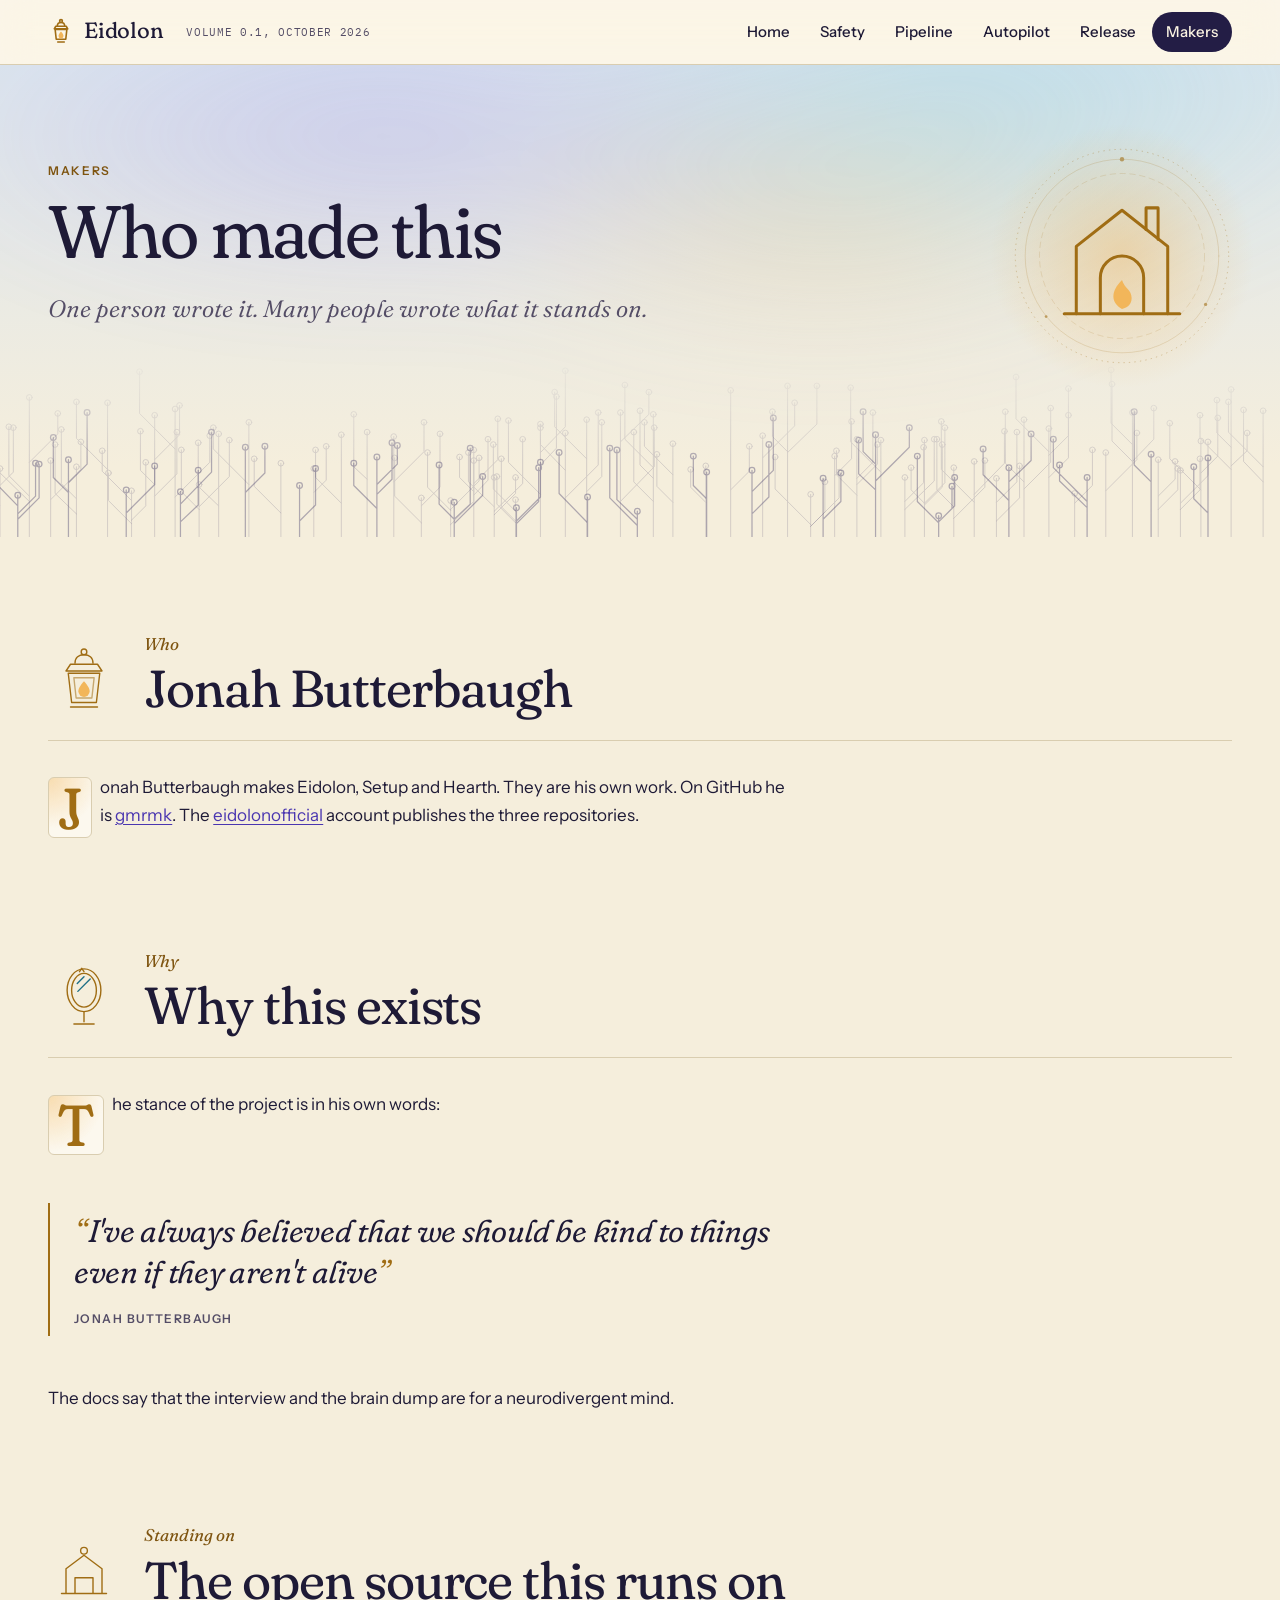
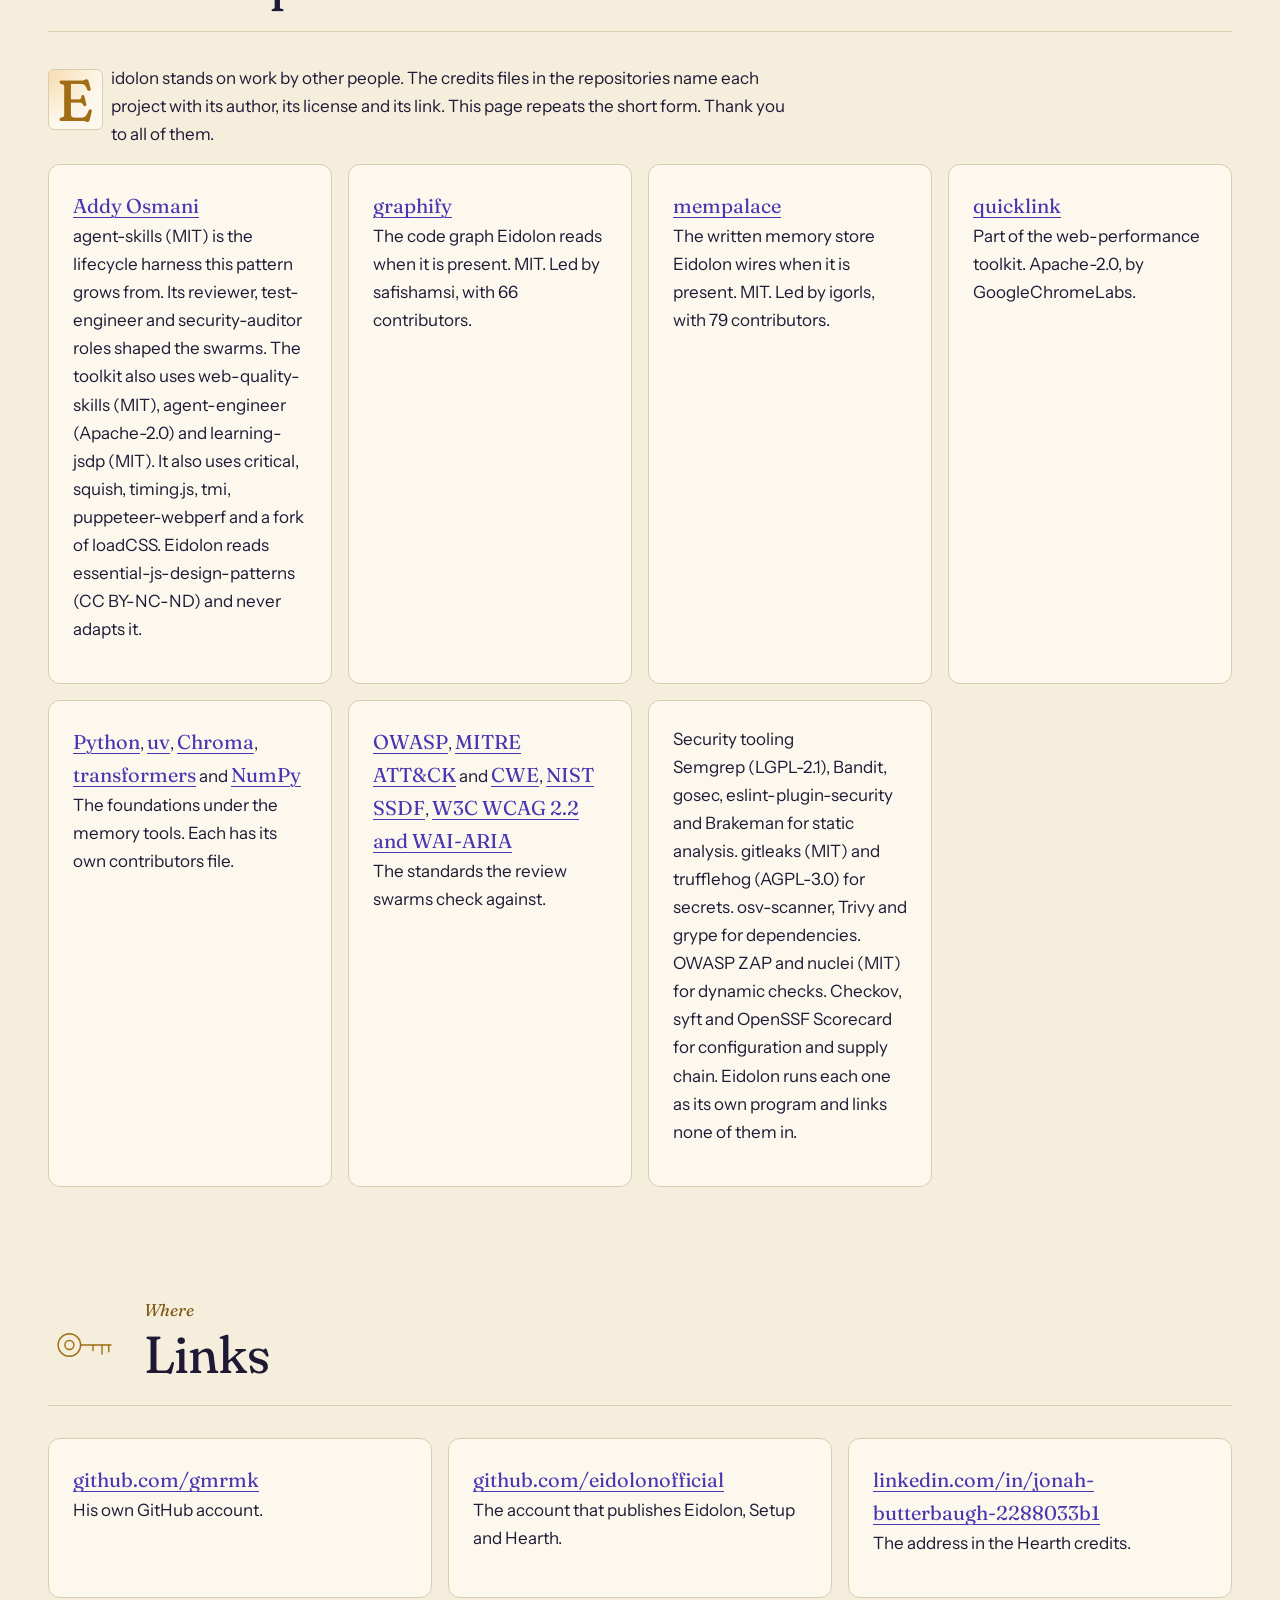
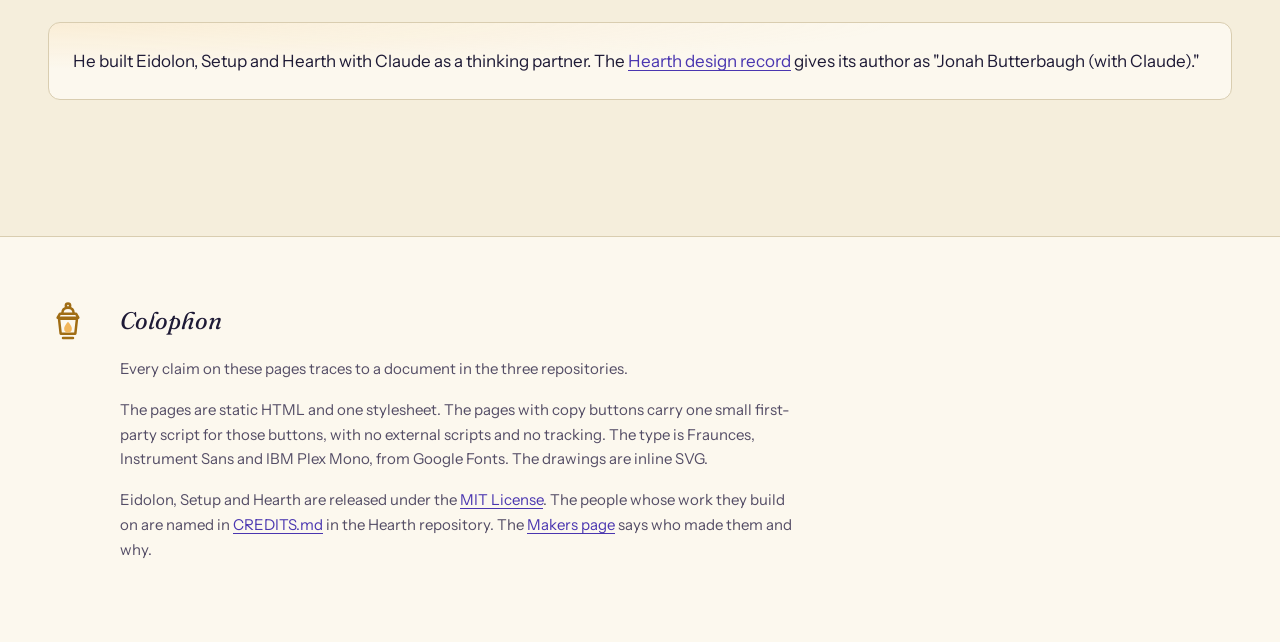
==== about.html @ bf8ca6ba "Storybook rebuild: DESIGN.md, splash front page with install panel and copy buttons, fact pitch, exh" ====
<!doctype html>
<html lang="en">
<head>
  <meta charset="utf-8">
  <meta name="viewport" content="width=device-width, initial-scale=1">
  <title>Eidolon makers</title>
  <meta name="description" content="Who made Eidolon, Setup and Hearth, and why they exist.">
  <meta name="color-scheme" content="light dark">
  <link rel="icon" href="lantern.svg" type="image/svg+xml">
  <link rel="preconnect" href="https://fonts.gstatic.com" crossorigin>
  <link rel="stylesheet" href="https://fonts.googleapis.com/css2?family=Fraunces:ital,opsz,wght,SOFT,WONK@0,9..144,300..800,0..100,0..1;1,9..144,300..800,0..100,0..1&amp;family=Instrument+Sans:ital,wght@0,400..700;1,400..700&amp;family=IBM+Plex+Mono:wght@400;500&amp;display=swap">
  <link rel="stylesheet" href="style.css">
</head>
<body>
  <a class="skip" href="#main">Skip to content</a>
  <header class="masthead">
    <div class="mast-inner">
      <p class="brand"><a href="index.html"><svg class="mark" viewBox="0 0 24 24" aria-hidden="true" focusable="false"><g fill="none" stroke="currentColor" stroke-width="1.5" stroke-linecap="round" stroke-linejoin="round"><circle cx="12" cy="2.8" r="1.3"/><path d="M8.6 7.4c0-2.4 1.5-3.3 3.4-3.3s3.4.9 3.4 3.3"/><path d="M7.2 7.6h9.6l1.4 2.4H5.8z"/><path d="M6.6 10.6h10.8l-1 9H7.6z"/><path d="M9 22.2h6"/></g><path class="mark-flame" d="M12 12.4c1.6 1.8 2.3 3 2.3 4.2a2.3 2.3 0 0 1-4.6 0c0-1.2.7-2.4 2.3-4.2z"/></svg><span>Eidolon</span></a></p>
      <p class="dateline">Volume 0.1, October 2026</p>
      <nav class="site-nav" aria-label="Site">
        <ul>
          <li><a href="index.html">Home</a></li>
          <li><a href="safety.html">Safety</a></li>
          <li><a href="pipeline.html">Pipeline</a></li>
          <li><a href="autopilot.html">Autopilot</a></li>
          <li><a href="release.html">Release</a></li>
          <li><a href="about.html" aria-current="page">Makers</a></li>
        </ul>
      </nav>
    </div>
  </header>
  <main id="main" tabindex="-1">
    <header class="page-hero">
      <div class="aurora" aria-hidden="true"><span></span></div>
      <svg class="strip" viewBox="0 0 1440 240" preserveAspectRatio="xMidYMax slice" aria-hidden="true" focusable="false">
      <g class="trees trees-back" fill="none" stroke="currentColor" stroke-width="1" stroke-linecap="round" stroke-linejoin="round"><path d="M0 240V163M0 182L15 167V117M0 204L-32 172V148M33 240V83M33 194L10 171V116M33 156L65 124V101M33 200L-5 163V131M57 240V154M57 198L91 164V133M86 240V161M86 197L69 180V119M86 214L62 191V136M121 240V89M121 164L86 129V88M148 240V188M148 221L164 205V156M148 225L122 199V168M148 199L115 166V143M174 240V103M174 181L158 165V121M174 194L199 169V122M174 153L202 125V92M197 240V96M197 195L236 156V126M197 141L157 101V54M224 240V181M224 206L258 172V131M224 209L204 189V142M246 240V124M246 205L223 183V134M280 240V111M280 181L240 141V117M316 240V157M316 213L286 183V152M353 240V163M353 190L367 176V138M384 240V125M384 202L355 173V142M413 240V122M413 175L398 161V102M443 240V127M443 178L477 144V111M474 240V196M474 224L444 194V151M474 205L495 184V124M507 240V199M507 210L481 184V145M507 226L533 200V142M507 209L539 177V151M533 240V154M533 193L549 176V130M533 189L517 173V150M533 180L560 153V107M556 240V173M556 206L527 178V145M556 215L580 191V173M556 211L588 180V130M580 240V198M580 222L564 206V152M580 211L555 186V136M580 224L559 203V172M608 240V113M608 145L636 116V53M608 159L626 140V82M608 192L572 156V109M636 240V123M636 165L608 136V117M636 196L673 159V100M660 240V108M660 152L624 116V77M660 189L677 172V111M698 240V100M698 200L736 161V117M698 133L730 102V77M735 240V102M735 174L720 159V98M735 162L703 130V69M735 200L713 178V122M757 240V135M757 201L739 183V147M757 170L725 138V111M794 240V160M794 201L777 184V164M822 240V75M822 187L843 166V138M858 240V126M858 151L894 115V89M886 240V70M886 145L919 113V70M886 144L869 127V99M912 240V192M912 228L944 196V167M912 226L872 186V150M912 228L928 212V178M939 240V149M939 171L958 152V110M964 240V130M964 174L982 156V100M964 193L941 170V143M964 181L987 158V136M991 240V131M991 167L957 133V72M1018 240V173M1018 209L1051 177V130M1018 200L1039 179V139M1040 240V131M1040 202L1063 179V117M1040 202L1025 187V162M1040 204L1060 184V136M1073 240V162M1073 219L1108 184V154M1073 206L1054 187V130M1096 240V155M1096 192L1130 157V121M1096 201L1059 164V110M1121 240V174M1121 201L1144 178V122M1121 222L1147 196V160M1152 240V108M1152 178L1131 157V99M1152 186L1182 156V95M1180 240V118M1180 173L1202 151V103M1180 148L1202 126V73M1180 144L1143 107V60M1209 240V191M1209 202L1229 182V142M1244 240V145M1244 188L1279 153V123M1274 240V100M1274 155L1298 130V95M1274 155L1251 132V68M1274 136L1250 112V52M1303 240V153M1303 194L1322 175V155M1303 209L1325 187V163M1328 240V165M1328 209L1350 187V152M1328 202L1359 171V133M1351 240V132M1351 187L1316 152V112M1351 168L1370 149V106M1385 240V74M1385 139L1369 123V86M1385 164L1350 129V103M1385 160L1403 143V123M1421 240V98M1421 161L1382 122V88M1421 178L1399 155V97"/><circle cx="0" cy="163" r="3.2"/><circle cx="15" cy="117" r="3.2"/><circle cx="-32" cy="148" r="3.2"/><circle cx="33" cy="83" r="3.2"/><circle cx="10" cy="116" r="3.2"/><circle cx="65" cy="101" r="3.2"/><circle cx="-5" cy="131" r="3.2"/><circle cx="57" cy="154" r="3.2"/><circle cx="91" cy="133" r="3.2"/><circle cx="86" cy="161" r="3.2"/><circle cx="69" cy="119" r="3.2"/><circle cx="62" cy="136" r="3.2"/><circle cx="121" cy="89" r="3.2"/><circle cx="86" cy="88" r="3.2"/><circle cx="148" cy="188" r="3.2"/><circle cx="164" cy="156" r="3.2"/><circle cx="122" cy="168" r="3.2"/><circle cx="115" cy="143" r="3.2"/><circle cx="174" cy="103" r="3.2"/><circle cx="158" cy="121" r="3.2"/><circle cx="199" cy="122" r="3.2"/><circle cx="202" cy="92" r="3.2"/><circle cx="197" cy="96" r="3.2"/><circle cx="236" cy="126" r="3.2"/><circle cx="157" cy="54" r="3.2"/><circle cx="224" cy="181" r="3.2"/><circle cx="258" cy="131" r="3.2"/><circle cx="204" cy="142" r="3.2"/><circle cx="246" cy="124" r="3.2"/><circle cx="223" cy="134" r="3.2"/><circle cx="280" cy="111" r="3.2"/><circle cx="240" cy="117" r="3.2"/><circle cx="316" cy="157" r="3.2"/><circle cx="286" cy="152" r="3.2"/><circle cx="353" cy="163" r="3.2"/><circle cx="367" cy="138" r="3.2"/><circle cx="384" cy="125" r="3.2"/><circle cx="355" cy="142" r="3.2"/><circle cx="413" cy="122" r="3.2"/><circle cx="398" cy="102" r="3.2"/><circle cx="443" cy="127" r="3.2"/><circle cx="477" cy="111" r="3.2"/><circle cx="474" cy="196" r="3.2"/><circle cx="444" cy="151" r="3.2"/><circle cx="495" cy="124" r="3.2"/><circle cx="507" cy="199" r="3.2"/><circle cx="481" cy="145" r="3.2"/><circle cx="533" cy="142" r="3.2"/><circle cx="539" cy="151" r="3.2"/><circle cx="533" cy="154" r="3.2"/><circle cx="549" cy="130" r="3.2"/><circle cx="517" cy="150" r="3.2"/><circle cx="560" cy="107" r="3.2"/><circle cx="556" cy="173" r="3.2"/><circle cx="527" cy="145" r="3.2"/><circle cx="580" cy="173" r="3.2"/><circle cx="588" cy="130" r="3.2"/><circle cx="580" cy="198" r="3.2"/><circle cx="564" cy="152" r="3.2"/><circle cx="555" cy="136" r="3.2"/><circle cx="559" cy="172" r="3.2"/><circle cx="608" cy="113" r="3.2"/><circle cx="636" cy="53" r="3.2"/><circle cx="626" cy="82" r="3.2"/><circle cx="572" cy="109" r="3.2"/><circle cx="636" cy="123" r="3.2"/><circle cx="608" cy="117" r="3.2"/><circle cx="673" cy="100" r="3.2"/><circle cx="660" cy="108" r="3.2"/><circle cx="624" cy="77" r="3.2"/><circle cx="677" cy="111" r="3.2"/><circle cx="698" cy="100" r="3.2"/><circle cx="736" cy="117" r="3.2"/><circle cx="730" cy="77" r="3.2"/><circle cx="735" cy="102" r="3.2"/><circle cx="720" cy="98" r="3.2"/><circle cx="703" cy="69" r="3.2"/><circle cx="713" cy="122" r="3.2"/><circle cx="757" cy="135" r="3.2"/><circle cx="739" cy="147" r="3.2"/><circle cx="725" cy="111" r="3.2"/><circle cx="794" cy="160" r="3.2"/><circle cx="777" cy="164" r="3.2"/><circle cx="822" cy="75" r="3.2"/><circle cx="843" cy="138" r="3.2"/><circle cx="858" cy="126" r="3.2"/><circle cx="894" cy="89" r="3.2"/><circle cx="886" cy="70" r="3.2"/><circle cx="919" cy="70" r="3.2"/><circle cx="869" cy="99" r="3.2"/><circle cx="912" cy="192" r="3.2"/><circle cx="944" cy="167" r="3.2"/><circle cx="872" cy="150" r="3.2"/><circle cx="928" cy="178" r="3.2"/><circle cx="939" cy="149" r="3.2"/><circle cx="958" cy="110" r="3.2"/><circle cx="964" cy="130" r="3.2"/><circle cx="982" cy="100" r="3.2"/><circle cx="941" cy="143" r="3.2"/><circle cx="987" cy="136" r="3.2"/><circle cx="991" cy="131" r="3.2"/><circle cx="957" cy="72" r="3.2"/><circle cx="1018" cy="173" r="3.2"/><circle cx="1051" cy="130" r="3.2"/><circle cx="1039" cy="139" r="3.2"/><circle cx="1040" cy="131" r="3.2"/><circle cx="1063" cy="117" r="3.2"/><circle cx="1025" cy="162" r="3.2"/><circle cx="1060" cy="136" r="3.2"/><circle cx="1073" cy="162" r="3.2"/><circle cx="1108" cy="154" r="3.2"/><circle cx="1054" cy="130" r="3.2"/><circle cx="1096" cy="155" r="3.2"/><circle cx="1130" cy="121" r="3.2"/><circle cx="1059" cy="110" r="3.2"/><circle cx="1121" cy="174" r="3.2"/><circle cx="1144" cy="122" r="3.2"/><circle cx="1147" cy="160" r="3.2"/><circle cx="1152" cy="108" r="3.2"/><circle cx="1131" cy="99" r="3.2"/><circle cx="1182" cy="95" r="3.2"/><circle cx="1180" cy="118" r="3.2"/><circle cx="1202" cy="103" r="3.2"/><circle cx="1202" cy="73" r="3.2"/><circle cx="1143" cy="60" r="3.2"/><circle cx="1209" cy="191" r="3.2"/><circle cx="1229" cy="142" r="3.2"/><circle cx="1244" cy="145" r="3.2"/><circle cx="1279" cy="123" r="3.2"/><circle cx="1274" cy="100" r="3.2"/><circle cx="1298" cy="95" r="3.2"/><circle cx="1251" cy="68" r="3.2"/><circle cx="1250" cy="52" r="3.2"/><circle cx="1303" cy="153" r="3.2"/><circle cx="1322" cy="155" r="3.2"/><circle cx="1325" cy="163" r="3.2"/><circle cx="1328" cy="165" r="3.2"/><circle cx="1350" cy="152" r="3.2"/><circle cx="1359" cy="133" r="3.2"/><circle cx="1351" cy="132" r="3.2"/><circle cx="1316" cy="112" r="3.2"/><circle cx="1370" cy="106" r="3.2"/><circle cx="1385" cy="74" r="3.2"/><circle cx="1369" cy="86" r="3.2"/><circle cx="1350" cy="103" r="3.2"/><circle cx="1403" cy="123" r="3.2"/><circle cx="1421" cy="98" r="3.2"/><circle cx="1382" cy="88" r="3.2"/><circle cx="1399" cy="97" r="3.2"/></g>
      <g class="trees trees-front" fill="none" stroke="currentColor" stroke-width="1.4" stroke-linecap="round" stroke-linejoin="round"><path d="M20 240V193M20 220L44 196V158M20 214L40 194V157M20 205L-11 173V117M77 240V153M77 190L60 173V128M77 179L98 158V100M142 240V187M142 213L174 181V160M203 240V189M203 223L223 204V165M203 203L238 167V122M276 240V139M276 190L298 168V138M337 240V182M337 222L355 204V163M424 240V150M424 192L441 175V134M424 181L447 158V137M424 208L398 182V157M511 240V201M511 220L494 203V159M511 220L529 203V140M511 225L543 193V172M581 240V207M581 222L608 195V156M581 225L606 200V162M661 240V195M661 224L629 191V145M717 240V211M717 220L694 198V142M717 227L686 196V140M795 240V167M795 197L780 182V149M846 240V165M846 214L865 195V136M846 189L870 165V106M926 240V174M926 220L946 200V168M985 240V125M985 158L971 144V99M985 187L966 169V131M985 177L1023 139V117M1056 240V216M1056 223L1074 205V173M1056 224L1032 200V149M1056 223L1071 208V183M1135 240V162M1135 178L1160 154V124M1135 199L1106 170V141M1223 240V173M1223 207L1192 177V159M1223 200L1185 162V130M1295 240V147M1295 178L1276 159V99M1359 240V151M1359 213L1343 197V161"/><circle cx="20" cy="193" r="3.2"/><circle cx="44" cy="158" r="3.2"/><circle cx="40" cy="157" r="3.2"/><circle cx="-11" cy="117" r="3.2"/><circle cx="77" cy="153" r="3.2"/><circle cx="60" cy="128" r="3.2"/><circle cx="98" cy="100" r="3.2"/><circle cx="142" cy="187" r="3.2"/><circle cx="174" cy="160" r="3.2"/><circle cx="203" cy="189" r="3.2"/><circle cx="223" cy="165" r="3.2"/><circle cx="238" cy="122" r="3.2"/><circle cx="276" cy="139" r="3.2"/><circle cx="298" cy="138" r="3.2"/><circle cx="337" cy="182" r="3.2"/><circle cx="355" cy="163" r="3.2"/><circle cx="424" cy="150" r="3.2"/><circle cx="441" cy="134" r="3.2"/><circle cx="447" cy="137" r="3.2"/><circle cx="398" cy="157" r="3.2"/><circle cx="511" cy="201" r="3.2"/><circle cx="494" cy="159" r="3.2"/><circle cx="529" cy="140" r="3.2"/><circle cx="543" cy="172" r="3.2"/><circle cx="581" cy="207" r="3.2"/><circle cx="608" cy="156" r="3.2"/><circle cx="606" cy="162" r="3.2"/><circle cx="661" cy="195" r="3.2"/><circle cx="629" cy="145" r="3.2"/><circle cx="717" cy="211" r="3.2"/><circle cx="694" cy="142" r="3.2"/><circle cx="686" cy="140" r="3.2"/><circle cx="795" cy="167" r="3.2"/><circle cx="780" cy="149" r="3.2"/><circle cx="846" cy="165" r="3.2"/><circle cx="865" cy="136" r="3.2"/><circle cx="870" cy="106" r="3.2"/><circle cx="926" cy="174" r="3.2"/><circle cx="946" cy="168" r="3.2"/><circle cx="985" cy="125" r="3.2"/><circle cx="971" cy="99" r="3.2"/><circle cx="966" cy="131" r="3.2"/><circle cx="1023" cy="117" r="3.2"/><circle cx="1056" cy="216" r="3.2"/><circle cx="1074" cy="173" r="3.2"/><circle cx="1032" cy="149" r="3.2"/><circle cx="1071" cy="183" r="3.2"/><circle cx="1135" cy="162" r="3.2"/><circle cx="1160" cy="124" r="3.2"/><circle cx="1106" cy="141" r="3.2"/><circle cx="1223" cy="173" r="3.2"/><circle cx="1192" cy="159" r="3.2"/><circle cx="1185" cy="130" r="3.2"/><circle cx="1295" cy="147" r="3.2"/><circle cx="1276" cy="99" r="3.2"/><circle cx="1359" cy="151" r="3.2"/><circle cx="1343" cy="161" r="3.2"/></g>
    </svg>
      <div class="wrap page-hero-grid">
        <div>
          <p class="kicker">Makers</p>
          <h1>Who made this</h1>
          <p class="dek">One person wrote it. Many people wrote what it stands on.</p>
        </div>
        <div class="emblem"><svg class="orrery" viewBox="0 0 400 400" aria-hidden="true" focusable="false"><g fill="none" stroke="currentColor" stroke-linecap="round"><circle cx="200" cy="200" r="194" stroke-width="1" stroke-dasharray="1 9"/><circle cx="200" cy="200" r="176" stroke-width=".75" opacity=".7"/><circle cx="200" cy="200" r="150" stroke-width="1" stroke-dasharray="10 8" opacity=".45"/></g><g fill="currentColor"><circle cx="200" cy="24" r="4"/><circle cx="352" cy="288" r="3"/><circle cx="62" cy="310" r="2.5"/></g></svg><svg class="vignette" viewBox="0 0 64 64" aria-hidden="true" focusable="false"><g fill="none" stroke="currentColor" stroke-width="1.25" stroke-linecap="round" stroke-linejoin="round"><path d="M8 56h48"/><path d="M13 56V28l19-15 19 15v28"/><path d="M23 56V41a9 9 0 0 1 18 0v15"/><path d="M42 21v-9h5v13"/></g><path class="v-flame" d="M32 54c-4.5-2.5-5-7 0-12 1 3.5 4 4 4 7.5 0 2.5-1.5 4-4 4.5z"/></svg></div>
      </div>
    </header>

    <div class="wrap chapters about">
      <section class="chapter" id="who-made-it" aria-labelledby="who-made-it-h">
        <header class="chapter-head">
          <svg class="vignette" viewBox="0 0 64 64" aria-hidden="true" focusable="false"><g fill="none" stroke="currentColor" stroke-width="1.25" stroke-linecap="round" stroke-linejoin="round"><circle cx="32" cy="7" r="2.5"/><path d="M24 17c0-5 3.5-7.5 8-7.5s8 2.5 8 7.5"/><path d="M20 18h24l4 6H16z"/><path d="M18 26h28l-3 26H21z"/><path d="M23 30h18l-2 18H25z" opacity=".55"/><path d="M20 56h24"/></g><path class="v-flame" d="M32 33c3.5 4 5 6.5 5 9a5 5 0 0 1-10 0c0-2.5 1.5-5 5-9z"/></svg>
          <div><span class="kicker">Who</span><h2 id="who-made-it-h">Jonah Butterbaugh</h2></div>
        </header>
        <p class="initial">Jonah Butterbaugh makes Eidolon, Setup and Hearth. They are his own work. On GitHub he is <a href="https://github.com/gmrmk">gmrmk</a>. The <a href="https://github.com/eidolonofficial">eidolonofficial</a> account publishes the three repositories.</p>
      </section>

      <section class="chapter" id="why" aria-labelledby="why-h">
        <header class="chapter-head">
          <svg class="vignette" viewBox="0 0 64 64" aria-hidden="true" focusable="false"><g fill="none" stroke="currentColor" stroke-width="1.25" stroke-linecap="round" stroke-linejoin="round"><ellipse cx="32" cy="26" rx="15" ry="19"/><ellipse cx="32" cy="26" rx="11" ry="15"/><path d="M32 45v9"/><path d="M23 56h18"/><path d="M28 9.5l2-3 2 3"/></g><path class="v-glint" d="M26 20l6-6M26.5 27l11-11" fill="none" stroke-width="1.25" stroke-linecap="round"/></svg>
          <div><span class="kicker">Why</span><h2 id="why-h">Why this exists</h2></div>
        </header>
        <p class="initial">The stance of the project is in his own words:</p>
        <figure class="pullquote">
          <blockquote><p>I've always believed that we should be kind to things even if they aren't alive</p></blockquote>
          <figcaption>Jonah Butterbaugh</figcaption>
        </figure>
        <p>The docs say that the interview and the brain dump are for a neurodivergent mind.</p>
      </section>

      <section class="chapter" id="standing-on" aria-labelledby="standing-on-h">
        <header class="chapter-head">
          <svg class="vignette" viewBox="0 0 64 64" aria-hidden="true" focusable="false"><g fill="none" stroke="currentColor" stroke-width="1.25" stroke-linecap="round" stroke-linejoin="round"><path d="M12 52h40M16 52V30l16-12 16 12v22M24 52V38h16v14"/><circle cx="32" cy="14" r="3"/></g></svg>
          <div><span class="kicker">Standing on</span><h2 id="standing-on-h">The open source this runs on</h2></div>
        </header>
        <p class="initial">Eidolon stands on work by other people. The credits files in the repositories name each project with its author, its license and its link. This page repeats the short form. Thank you to all of them.</p>
        <ul class="kingdoms">
          <li><a href="https://github.com/addyosmani">Addy Osmani</a><p>agent-skills (MIT) is the lifecycle harness this pattern grows from. Its reviewer, test-engineer and security-auditor roles shaped the swarms. The toolkit also uses web-quality-skills (MIT), agent-engineer (Apache-2.0) and learning-jsdp (MIT). It also uses critical, squish, timing.js, tmi, puppeteer-webperf and a fork of loadCSS. Eidolon reads essential-js-design-patterns (CC BY-NC-ND) and never adapts it.</p></li>
          <li><a href="https://github.com/safishamsi/graphify">graphify</a><p>The code graph Eidolon reads when it is present. MIT. Led by safishamsi, with 66 contributors.</p></li>
          <li><a href="https://github.com/MemPalace/mempalace">mempalace</a><p>The written memory store Eidolon wires when it is present. MIT. Led by igorls, with 79 contributors.</p></li>
          <li><a href="https://github.com/GoogleChromeLabs/quicklink">quicklink</a><p>Part of the web-performance toolkit. Apache-2.0, by GoogleChromeLabs.</p></li>
          <li><a href="https://github.com/python/cpython">Python</a>, <a href="https://github.com/astral-sh/uv">uv</a>, <a href="https://github.com/chroma-core/chroma">Chroma</a>, <a href="https://github.com/huggingface/transformers">transformers</a> and <a href="https://github.com/numpy/numpy">NumPy</a><p>The foundations under the memory tools. Each has its own contributors file.</p></li>
          <li><a href="https://owasp.org">OWASP</a>, <a href="https://attack.mitre.org">MITRE ATT&amp;CK</a> and <a href="https://cwe.mitre.org">CWE</a>, <a href="https://csrc.nist.gov/projects/ssdf">NIST SSDF</a>, <a href="https://www.w3.org/WAI/">W3C WCAG 2.2 and WAI-ARIA</a><p>The standards the review swarms check against.</p></li>
          <li>Security tooling<p>Semgrep (LGPL-2.1), Bandit, gosec, eslint-plugin-security and Brakeman for static analysis. gitleaks (MIT) and trufflehog (AGPL-3.0) for secrets. osv-scanner, Trivy and grype for dependencies. OWASP ZAP and nuclei (MIT) for dynamic checks. Checkov, syft and OpenSSF Scorecard for configuration and supply chain. Eidolon runs each one as its own program and links none of them in.</p></li>
        </ul>
      </section>

      <section class="chapter" id="links" aria-labelledby="links-h">
        <header class="chapter-head">
          <svg class="vignette" viewBox="0 0 64 64" aria-hidden="true" focusable="false"><g fill="none" stroke="currentColor" stroke-width="1.25" stroke-linecap="round" stroke-linejoin="round"><circle cx="19" cy="32" r="10"/><circle cx="19" cy="32" r="4"/><path d="M29 32h27"/><path d="M48 32v8M54 32v6M40 32v5"/></g></svg>
          <div><span class="kicker">Where</span><h2 id="links-h">Links</h2></div>
        </header>
        <ul class="kingdoms">
          <li><a href="https://github.com/gmrmk">github.com/gmrmk</a><p>His own GitHub account.</p></li>
          <li><a href="https://github.com/eidolonofficial">github.com/eidolonofficial</a><p>The account that publishes Eidolon, Setup and Hearth.</p></li>
          <li><a href="https://linkedin.com/in/jonah-butterbaugh-2288033b1">linkedin.com/in/jonah-butterbaugh-2288033b1</a><p>The address in the Hearth credits.</p></li>
        </ul>
        <p class="honest">He built Eidolon, Setup and Hearth with Claude as a thinking partner. The <a href="https://github.com/eidolonofficial/Hearth/blob/v0.1.0/HEARTH-SPEC.md">Hearth design record</a> gives its author as "Jonah Butterbaugh (with Claude)."</p>
      </section>
    </div>
  </main>
  <footer class="colophon">
    <div class="colophon-inner">
      <svg class="mark" viewBox="0 0 24 24" aria-hidden="true" focusable="false"><g fill="none" stroke="currentColor" stroke-width="1.5" stroke-linecap="round" stroke-linejoin="round"><circle cx="12" cy="2.8" r="1.3"/><path d="M8.6 7.4c0-2.4 1.5-3.3 3.4-3.3s3.4.9 3.4 3.3"/><path d="M7.2 7.6h9.6l1.4 2.4H5.8z"/><path d="M6.6 10.6h10.8l-1 9H7.6z"/><path d="M9 22.2h6"/></g><path class="mark-flame" d="M12 12.4c1.6 1.8 2.3 3 2.3 4.2a2.3 2.3 0 0 1-4.6 0c0-1.2.7-2.4 2.3-4.2z"/></svg>
      <div>
        <h2>Colophon</h2>
        <p>Every claim on these pages traces to a document in the three repositories.</p>
        <p>The pages are static HTML and one stylesheet. The pages with copy buttons carry one small first-party script for those buttons, with no external scripts and no tracking. The type is Fraunces, Instrument Sans and IBM Plex Mono, from Google Fonts. The drawings are inline SVG.</p>
        <p>Eidolon, Setup and Hearth are released under the <a href="https://github.com/eidolonofficial/Hearth/blob/v0.1.0/LICENSE">MIT License</a>. The people whose work they build on are named in <a href="https://github.com/eidolonofficial/Hearth/blob/v0.1.0/CREDITS.md">CREDITS.md</a> in the Hearth repository. The <a href="about.html">Makers page</a> says who made them and why.</p>
      </div>
    </div>
  </footer>
</body>
</html>
---- style.css ----
/* Eidolon site. The system is in DESIGN.md: day is parchment and sky, night is forest indigo.
   The first :root block holds the day tokens and the dark media query holds the night tokens;
   check.mjs measures the contrast of both. */

:root {
  --bg: #F5EEDC;
  --surface: #FCF8EE;
  --sky: #DCE6EE;
  --text: #1E1A36;
  --muted: #544D66;
  --link: #4A36B0;
  --label: #7E5410;
  --gold: #A06D14;
  --mirror: #1F6F86;
  --glow: #F2B65A;
  --line: #D9CDB0;
  --focus: #5B3FD0;
  --btn: #231D45;
  --onbtn: #FBF4E2;
  --codebg: #211B3E;
  --codetext: #F3ECDA;
  --block: #A0262B;
  --ask: #7A5200;
  --allow: #2B6A3D;
  --glass: rgb(252 248 238 / 0.72);
  --glow-soft: rgb(242 182 90 / 0.42);
  --glow-faint: rgb(242 182 90 / 0.16);
  --aurora-a: rgb(124 104 230 / 0.30);
  --aurora-b: rgb(86 190 214 / 0.32);
  --aurora-c: rgb(242 182 90 / 0.30);
  --scene-ink: #4E4670;
  --code-tint: rgb(31 111 134 / 0.08);
  --shine: rgb(255 255 255 / 0.55);
  --shadow-2: 0 1px 1px rgb(30 26 54 / 0.04), 0 12px 32px -12px rgb(30 26 54 / 0.16);
  --shadow-3: 0 1px 1px rgb(30 26 54 / 0.04), 0 12px 32px -12px rgb(30 26 54 / 0.16), 0 30px 80px -30px rgb(30 26 54 / 0.28);
  --highlight: inset 0 1px 0 rgb(255 255 255 / 0.7);
}

@media (prefers-color-scheme: dark) {
  :root {
    --bg: #0C1024;
    --surface: #141A35;
    --sky: #070A1A;
    --text: #ECE8F7;
    --muted: #ABA9C9;
    --link: #A7E1EE;
    --label: #E9C47E;
    --gold: #F1C46A;
    --mirror: #8FD8E8;
    --glow: #F5B95C;
    --line: #2A3157;
    --focus: #8FE3F0;
    --btn: #F1C46A;
    --onbtn: #17122B;
    --codebg: #070A18;
    --codetext: #DDE6F5;
    --block: #FF9C92;
    --ask: #F2CD72;
    --allow: #92DDA8;
    --glass: rgb(12 16 36 / 0.66);
    --glow-soft: rgb(245 185 92 / 0.40);
    --glow-faint: rgb(245 185 92 / 0.14);
    --aurora-a: rgb(124 104 255 / 0.34);
    --aurora-b: rgb(60 200 220 / 0.26);
    --aurora-c: rgb(245 185 92 / 0.16);
    --scene-ink: #8E95C8;
    --code-tint: rgb(143 216 232 / 0.08);
    --shine: rgb(255 255 255 / 0.4);
    --shadow-2: 0 1px 1px rgb(0 0 0 / 0.3), 0 12px 32px -12px rgb(0 0 0 / 0.5);
    --shadow-3: 0 1px 1px rgb(0 0 0 / 0.3), 0 12px 32px -12px rgb(0 0 0 / 0.5), 0 30px 80px -30px rgb(245 185 92 / 0.18);
    --highlight: inset 0 1px 0 rgb(255 255 255 / 0.06);
  }
}

:root {
  color-scheme: light dark;
  --display: Fraunces, "Iowan Old Style", Georgia, serif;
  --sans: "Instrument Sans", "Segoe UI", system-ui, sans-serif;
  --mono: "IBM Plex Mono", ui-monospace, Consolas, monospace;
  --s-2xs: 4px; --s-xs: 8px; --s-sm: 16px; --s-md: 24px; --s-lg: 32px;
  --s-xl: 48px; --s-2xl: 64px; --s-3xl: 96px; --s-4xl: 128px;
  --r-sm: 6px; --r-md: 12px; --r-lg: 20px; --r-pill: 999px;
  --gutter: clamp(16px, 4vw, 48px);
  --wrap: 1200px;
  --measure: 68ch;
  --ease-out: cubic-bezier(.2, .7, .2, 1);
  --ease-io: cubic-bezier(.65, 0, .35, 1);
  --t-quick: 160ms; --t-base: 280ms; --t-shine: 700ms;
  --mast-h: 64px;
}

/* Base */
*, *::before, *::after { box-sizing: border-box; }
html { -webkit-text-size-adjust: 100%; text-size-adjust: 100%; scroll-padding-top: calc(var(--mast-h) + 24px); }
@media (prefers-reduced-motion: no-preference) { html { scroll-behavior: smooth; } }
body {
  margin: 0;
  overflow-x: clip;
  background: var(--bg);
  color: var(--text);
  font-family: var(--sans);
  font-size: clamp(1rem, 0.96rem + 0.2vw, 1.0625rem);
  line-height: 1.65;
  font-kerning: normal;
  text-rendering: optimizeLegibility;
  -webkit-font-smoothing: antialiased;
}
img, svg { display: block; max-width: 100%; }
p, ul, ol, dl { margin: 0 0 var(--s-sm); }
p, li, dd { max-width: var(--measure); }
ul, ol { padding-left: 1.25em; }
li { margin-bottom: var(--s-xs); }
li::marker { color: var(--gold); }
strong, b { font-weight: 600; }
a { color: var(--link); text-decoration-thickness: 1px; text-underline-offset: 0.2em; transition: color var(--t-quick), text-decoration-color var(--t-quick); }
a:hover { text-decoration-thickness: 2px; }
:focus-visible { outline: 2px solid var(--focus); outline-offset: 3px; border-radius: 4px; }
main:focus { outline: none; }
code, pre, kbd { font-family: var(--mono); }
code { font-size: 0.88em; color: var(--mirror); background: var(--code-tint); padding: 0.08em 0.32em; border-radius: 4px; overflow-wrap: anywhere; }
.note code { white-space: nowrap; }
a code { color: inherit; }
h1, h2, h3, h4 { font-family: var(--display); font-weight: 400; color: var(--text); margin: 0; text-wrap: balance; font-optical-sizing: auto; }
h3 { font-size: clamp(1.375rem, 1.2rem + 0.8vw, 1.75rem); line-height: 1.2; letter-spacing: -0.01em; font-weight: 450; margin: var(--s-xl) 0 var(--s-sm); }
em { font-style: italic; }
.visually-hidden { position: absolute; width: 1px; height: 1px; overflow: hidden; clip: rect(0 0 0 0); clip-path: inset(50%); white-space: nowrap; }
.wrap { width: min(100% - 2 * var(--gutter), var(--wrap)); margin-inline: auto; }

.skip { position: absolute; left: var(--gutter); top: -100px; z-index: 100; padding: 10px 16px; background: var(--btn); color: var(--onbtn); border-radius: var(--r-pill); font-weight: 600; text-decoration: none; }
.skip:focus { top: 12px; }

.label, .kicker, .dateline { font-family: var(--sans); font-size: 0.75rem; font-weight: 600; letter-spacing: 0.14em; text-transform: uppercase; line-height: 1.3; color: var(--label); }

/* Masthead: sticky glass */
.masthead { position: sticky; top: 0; z-index: 50; background: var(--surface); border-bottom: 1px solid var(--line); }
@supports ((backdrop-filter: blur(1px)) or (-webkit-backdrop-filter: blur(1px))) {
  .masthead { background: var(--glass); -webkit-backdrop-filter: blur(16px) saturate(140%); backdrop-filter: blur(16px) saturate(140%); }
}
.mast-inner { width: min(100% - 2 * var(--gutter), var(--wrap)); margin-inline: auto; min-height: var(--mast-h); display: flex; align-items: center; gap: var(--s-md); }
.brand { margin: 0; }
.brand a { display: inline-flex; align-items: center; gap: 10px; color: var(--text); text-decoration: none; font-family: var(--display); font-size: 1.375rem; letter-spacing: -0.01em; font-variation-settings: "SOFT" 100; }
.mark { width: 26px; height: 26px; color: var(--gold); flex: none; }
.mark-flame { fill: var(--glow); }
.dateline { margin: 0; color: var(--muted); font-family: var(--mono); font-weight: 400; letter-spacing: 0.06em; font-size: 0.6875rem; }
.site-nav { margin-left: auto; }
.site-nav ul { display: flex; gap: 2px; list-style: none; margin: 0; padding: 0; }
.site-nav li { margin: 0; }
.site-nav a { display: block; padding: 8px 14px; border-radius: var(--r-pill); color: var(--text); text-decoration: none; font-size: 0.9375rem; font-weight: 500; transition: background-color var(--t-quick), color var(--t-quick); }
.site-nav a:hover { background: var(--glow-faint); }
.site-nav a[aria-current="page"] { background: var(--btn); color: var(--onbtn); }
@media (max-width: 860px) {
  .mast-inner { flex-wrap: wrap; row-gap: 0; padding-top: 8px; }
  .dateline { margin-left: auto; }
  .site-nav { margin: 0 -10px; width: calc(100% + 20px); }
  .site-nav ul { justify-content: space-between; }
  .site-nav a { padding: 8px 10px; font-size: 0.875rem; }
}
@media (max-width: 420px) { .site-nav ul { justify-content: space-between; } .site-nav a { padding: 6px 5px; font-size: 0.78rem; } .hero-copy .kicker { letter-spacing: 0.08em; font-size: 0.6875rem; } }
@media (max-width: 340px) { .dateline { display: none; } }

/* Buttons with the mirror shine */
.actions { display: flex; flex-wrap: wrap; gap: 12px; margin: var(--s-lg) 0 0; }
.btn { position: relative; overflow: hidden; isolation: isolate; display: inline-flex; align-items: center; gap: 10px; min-height: 48px; padding: 0 22px; border-radius: var(--r-pill); font-family: var(--sans); font-weight: 600; font-size: 1rem; text-decoration: none; border: 1px solid transparent; transition: transform var(--t-base) var(--ease-out), box-shadow var(--t-base) var(--ease-out), background-color var(--t-quick); }
.btn .icon { width: 20px; height: 20px; }
.btn::after { content: ""; position: absolute; inset: -2px; z-index: -1; background: linear-gradient(105deg, transparent 30%, var(--shine) 48%, transparent 66%); transform: translateX(-110%); transition: transform var(--t-shine) var(--ease-io); pointer-events: none; }
.btn:hover::after, .btn:focus-visible::after { transform: translateX(110%); }
.btn:hover { transform: translateY(-1px); }
.btn-primary { background: var(--btn); color: var(--onbtn); box-shadow: var(--shadow-2); }
.btn-quiet { background: transparent; color: var(--text); border-color: var(--line); }
.btn-quiet:hover { background: var(--glow-faint); }

/* Hero, index */
.hero { position: relative; isolation: isolate; overflow: clip; padding: 0 0 var(--s-2xl); background: linear-gradient(180deg, var(--sky) 0%, var(--bg) 60%); }
.hero-stage { position: relative; display: grid; align-content: center; min-height: calc(100svh - var(--mast-h)); padding: clamp(40px, 7vh, 96px) 0 clamp(104px, 13vh, 140px); }
.aurora { position: absolute; z-index: -2; inset: -30% -20% auto; height: 110%; filter: blur(64px); pointer-events: none; }
.aurora::before, .aurora::after, .aurora span { content: ""; position: absolute; border-radius: 50%; }
.aurora::before { left: 8%; top: 10%; width: 55%; height: 55%; background: radial-gradient(closest-side, var(--aurora-a), transparent); }
.aurora::after { right: 6%; top: 0; width: 50%; height: 60%; background: radial-gradient(closest-side, var(--aurora-b), transparent); }
.aurora span { left: 40%; top: 30%; width: 40%; height: 45%; background: radial-gradient(closest-side, var(--aurora-c), transparent); }
.scene { position: absolute; z-index: -1; inset: 0; width: 100%; height: 100%; color: var(--scene-ink); pointer-events: none; -webkit-mask-image: linear-gradient(to bottom, transparent 0, #000 30%); mask-image: linear-gradient(to bottom, transparent 0, #000 30%); }
.scene .stars { color: var(--gold); opacity: 0.55; }
.scene .moon { fill: var(--gold); opacity: 0.9; }
.scene .hills { fill: var(--scene-ink); opacity: 0.07; }
.trees-back { opacity: 0.22; }
.trees-front { opacity: 0.42; }
.scene .trail { fill: none; stroke: var(--gold); stroke-width: 2; stroke-dasharray: 3 9; stroke-linecap: round; opacity: 0.85; }
.scene .gate { color: var(--gold); }
.gate-glow ellipse { fill: var(--glow-soft); filter: blur(18px); }
@media (prefers-color-scheme: light) { .scene .stars { opacity: 0.3; } }

.hero-grid { display: grid; grid-template-columns: minmax(0, 7fr) minmax(0, 5fr); gap: var(--s-xl); align-items: center; }
.hero-copy .kicker { margin-bottom: var(--s-md); display: inline-flex; align-items: center; gap: 10px; padding: 6px 14px 6px 8px; border: 1px solid var(--line); border-radius: var(--r-pill); background: var(--glass); }
.hero-copy .kicker .pip { width: 8px; height: 8px; border-radius: 50%; background: var(--gold); box-shadow: 0 0 0 4px var(--glow-faint); }
.hero h1 { font-size: clamp(2.5rem, 1.2rem + 4.4vw, 5.5rem); line-height: 1; letter-spacing: -0.028em; font-weight: 380; font-variation-settings: "SOFT" 100, "WONK" 1; max-width: 15ch; }
.hero .tale { font-family: var(--display); font-style: italic; font-weight: 360; font-size: clamp(1.375rem, 1.1rem + 1.2vw, 2.25rem); line-height: 1.2; color: var(--muted); margin: 0 0 var(--s-sm); font-variation-settings: "SOFT" 100, "WONK" 1; }
.hero .tale em { color: var(--gold); }
.hero h1 em { color: var(--gold); font-weight: 340; }
.hero .dek { font-family: var(--display); font-style: italic; font-weight: 350; font-size: clamp(1.125rem, 1rem + 0.6vw, 1.5rem); line-height: 1.4; color: var(--muted); margin: var(--s-md) 0 var(--s-md); max-width: 34ch; }
.pitch p { max-width: 58ch; margin-bottom: var(--s-xs); }
.pitch { margin-top: var(--s-md); }
.pitch p.first { font-size: clamp(1.125rem, 1.05rem + 0.4vw, 1.3125rem); font-weight: 500; line-height: 1.5; color: var(--text); }

.hero-lantern { position: relative; display: grid; place-items: center; aspect-ratio: 1; width: min(100%, 520px); justify-self: center; }
.halo { position: absolute; border-radius: 50%; pointer-events: none; }
.halo-outer { inset: -6%; background: radial-gradient(closest-side, var(--glow-soft), var(--glow-faint) 55%, transparent 100%); }
.halo-inner { inset: 26% 30% 22%; background: radial-gradient(closest-side, var(--glow-soft), transparent 100%); filter: blur(6px); }
.orrery { position: absolute; inset: 0; width: 100%; height: 100%; color: var(--gold); opacity: 0.7; }
.lantern { position: relative; width: 50%; height: auto; color: var(--gold); overflow: visible; filter: drop-shadow(0 0 24px var(--glow-faint)); }
.lantern .jewel { stroke: var(--mirror); }
.pane-core { stop-color: var(--glow); stop-opacity: 0.55; }
.pane-edge { stop-color: var(--glow); stop-opacity: 0.04; }
.flame-base { stop-color: var(--glow); }
.flame-tip { stop-color: var(--gold); }
.flame-inner { fill: #FFF3CF; }
.flame { transform-box: fill-box; transform-origin: 50% 100%; }

/* Install panel: three doors as segments. Works without script; the copy buttons need it. */
.install { margin-top: var(--s-2xl); padding: var(--s-md); border: 1px solid var(--line); border-radius: var(--r-lg); background: var(--surface); box-shadow: var(--shadow-3), var(--highlight); }
.install-head { display: flex; flex-wrap: wrap; align-items: baseline; justify-content: space-between; gap: var(--s-xs) var(--s-md); margin-bottom: var(--s-sm); }
.install-head h2 { font-size: clamp(1.375rem, 1.2rem + 0.8vw, 1.75rem); font-weight: 450; letter-spacing: -0.01em; }
.seg-input { position: absolute; opacity: 0; width: 1px; height: 1px; margin: 0; pointer-events: none; }
.seg-bar { display: inline-flex; flex-wrap: wrap; gap: 4px; padding: 4px; border-radius: var(--r-pill); background: var(--bg); border: 1px solid var(--line); margin-bottom: var(--s-sm); }
.seg-bar label { cursor: pointer; padding: 8px 16px; border-radius: var(--r-pill); font-weight: 600; font-size: 0.9375rem; color: var(--muted); transition: background-color var(--t-quick), color var(--t-quick); }
.seg-bar label:hover { color: var(--text); }
#seg-win:checked ~ .seg-bar label[for="seg-win"],
#seg-mac:checked ~ .seg-bar label[for="seg-mac"],
#seg-op:checked ~ .seg-bar label[for="seg-op"] { background: var(--btn); color: var(--onbtn); }
#seg-win:focus-visible ~ .seg-bar label[for="seg-win"],
#seg-mac:focus-visible ~ .seg-bar label[for="seg-mac"],
#seg-op:focus-visible ~ .seg-bar label[for="seg-op"] { outline: 2px solid var(--focus); outline-offset: 2px; }
.seg-panel { display: none; }
#seg-win:checked ~ .seg-panels .panel-win,
#seg-mac:checked ~ .seg-panels .panel-mac,
#seg-op:checked ~ .seg-panels .panel-op { display: block; }
.cmd-title { margin: 0 0 var(--s-xs); color: var(--muted); font-size: 0.9375rem; }
.cmd-title strong { color: var(--text); }
.cmd { position: relative; }
.cmd pre { margin: 0; padding-top: 52px; }
.cmd::before { content: ""; position: absolute; top: 20px; left: 20px; width: 8px; height: 8px; border-radius: 50%; background: var(--gold); box-shadow: 14px 0 0 rgb(255 255 255 / 0.25), 28px 0 0 rgb(255 255 255 / 0.25); }
.copy { display: none; position: absolute; top: 10px; right: 10px; align-items: center; gap: 6px; min-height: 32px; padding: 0 12px; border-radius: var(--r-pill); border: 1px solid rgb(255 255 255 / 0.22); background: rgb(255 255 255 / 0.08); color: var(--codetext); font: 600 0.8125rem/1 var(--sans); cursor: pointer; transition: background-color var(--t-quick); }
.copy:hover { background: rgb(255 255 255 / 0.16); }
.copy:focus-visible { outline-color: var(--codetext); }
.can-copy .copy { display: inline-flex; }
.cmd-cap { margin: var(--s-xs) 0 0; color: var(--muted); font-size: 0.875rem; max-width: none; }
.install-note { margin: var(--s-sm) 0 0; padding-top: var(--s-sm); border-top: 1px solid var(--line); font-size: 0.9375rem; color: var(--muted); max-width: none; }

/* Proof strip */
.proof { list-style: none; padding: 6px; margin: var(--s-lg) 0 0; display: flex; flex-wrap: wrap; gap: 6px; border: 1px solid var(--line); border-radius: var(--r-lg); background: var(--glass); font-variant-numeric: tabular-nums lining-nums; }
@supports ((backdrop-filter: blur(1px)) or (-webkit-backdrop-filter: blur(1px))) { .proof { -webkit-backdrop-filter: blur(16px) saturate(140%); backdrop-filter: blur(16px) saturate(140%); } }
.proof li { margin: 0; flex: 1 1 200px; display: flex; align-items: center; gap: 10px; padding: 10px 14px; font-size: 0.9375rem; line-height: 1.35; max-width: none; }
.proof li + li { border-left: 1px solid var(--line); }
.proof .icon { width: 20px; height: 20px; flex: none; color: var(--mirror); }
.proof b { font-family: var(--display); font-weight: 450; font-size: 1.25rem; color: var(--text); }
.fineprint { font-size: 0.875rem; color: var(--muted); margin-top: var(--s-sm); }

@media (max-width: 960px) {
  .scene .moon { display: none; }
  .scene { -webkit-mask-image: linear-gradient(to bottom, transparent 0, transparent 62%, #000 92%); mask-image: linear-gradient(to bottom, transparent 0, transparent 62%, #000 92%); }
  .hero-grid { grid-template-columns: 1fr; gap: var(--s-md); }
  .hero-lantern { order: -1; width: min(72vw, 300px); }
  .proof li + li { border-left: 0; }
}

/* Page hero, deep pages */
.page-hero { position: relative; isolation: isolate; overflow: clip; padding: clamp(48px, 9vh, 112px) 0 clamp(150px, 19vh, 210px); background: linear-gradient(180deg, var(--sky) 0%, var(--bg) 85%); }
.page-hero .aurora { height: 120%; opacity: 0.8; }
.page-hero .strip { position: absolute; z-index: -1; left: 0; right: 0; bottom: 0; width: 100%; height: 190px; color: var(--scene-ink); pointer-events: none; -webkit-mask-image: linear-gradient(to bottom, transparent, #000 60%); mask-image: linear-gradient(to bottom, transparent, #000 60%); }
.page-hero-grid { display: grid; grid-template-columns: minmax(0, 1fr) auto; gap: var(--s-xl); align-items: center; }
.page-hero .kicker { margin-bottom: var(--s-sm); }
.page-hero h1 { font-size: clamp(2.5rem, 1.6rem + 3.8vw, 4.75rem); line-height: 1; letter-spacing: -0.025em; font-weight: 380; font-variation-settings: "SOFT" 100, "WONK" 1; max-width: 16ch; }
.page-hero .dek { font-family: var(--display); font-style: italic; font-weight: 350; font-size: clamp(1.125rem, 1rem + 0.6vw, 1.5rem); line-height: 1.4; color: var(--muted); margin: var(--s-md) 0; max-width: 40ch; }
.page-hero .lead { font-size: 1.125rem; max-width: 60ch; }
.page-hero .emblem { position: relative; width: clamp(120px, 18vw, 220px); aspect-ratio: 1; display: grid; place-items: center; color: var(--gold); }
.page-hero .emblem::before { content: ""; position: absolute; inset: -10%; border-radius: 50%; background: radial-gradient(closest-side, var(--glow-soft), transparent); }
.page-hero .emblem .vignette { position: relative; width: 70%; height: 70%; }
.page-hero .emblem .orrery { opacity: 0.6; }
@media (max-width: 760px) { .page-hero-grid { grid-template-columns: 1fr; } .page-hero .emblem { order: -1; width: 112px; } }

/* Vignettes */
.vignette { width: 72px; height: 72px; color: var(--gold); }
.v-flame { fill: var(--glow); }
.v-glow { fill: var(--glow); }
.v-glint { stroke: var(--mirror); }
.v-path { stroke: var(--mirror); }
.v-seal { stroke: var(--mirror); }
.icon { width: 24px; height: 24px; }

/* The map of chapters */
.toc { position: relative; margin: calc(-1 * var(--s-2xl)) auto 0; padding: var(--s-lg); border: 1px solid var(--line); border-radius: var(--r-lg); background: var(--surface); box-shadow: var(--shadow-3), var(--highlight); }
.toc-head { display: flex; align-items: center; gap: var(--s-sm); margin-bottom: var(--s-md); }
.toc-head .vignette { width: 44px; height: 44px; }
.toc h2 { font-size: 1.375rem; font-weight: 450; font-style: italic; }
.toc ol { list-style: none; padding: 0; margin: 0; display: grid; grid-template-columns: repeat(auto-fill, minmax(220px, 1fr)); gap: 4px var(--s-md); counter-reset: none; }
.toc li { margin: 0; max-width: none; }
.toc a { display: flex; align-items: baseline; gap: 12px; padding: 8px 10px; border-radius: var(--r-sm); color: var(--text); text-decoration: none; transition: background-color var(--t-quick); }
.toc a:hover { background: var(--glow-faint); }
.toc .n { flex: none; min-width: 2.2em; font-family: var(--display); font-style: italic; color: var(--label); font-variant-numeric: oldstyle-nums; font-feature-settings: "onum"; border-bottom: 1px dashed var(--line); }

/* Chapters */
.chapters { padding-bottom: var(--s-md); }
.chapter { padding-top: var(--s-3xl); }
.chapter-head { display: flex; align-items: flex-end; gap: var(--s-md); margin-bottom: var(--s-lg); padding-bottom: var(--s-md); border-bottom: 1px solid var(--line); }
.chapter-head .vignette { flex: none; }
.chapter-head .kicker { display: block; font-family: var(--display); font-style: italic; font-weight: 400; font-size: 1.0625rem; letter-spacing: 0; text-transform: none; color: var(--label); margin-bottom: 6px; }
.chapter-head h2 { font-size: clamp(2rem, 1.45rem + 2.3vw, 3.25rem); line-height: 1.05; letter-spacing: -0.02em; font-variation-settings: "SOFT" 60; }
.chapter-head .kicker .num { font-variant-numeric: oldstyle-nums; }
@media (min-width: 1100px) {
  .split { display: grid; grid-template-columns: minmax(0, 4fr) minmax(0, 8fr); gap: var(--s-xl); }
  .split > .chapter-head { position: sticky; top: calc(var(--mast-h) + 32px); align-self: start; flex-direction: column; align-items: flex-start; border-bottom: 0; border-top: 1px solid var(--line); padding: var(--s-md) 0 0; }
}

/* Illuminated initial */
.initial::first-letter {
  float: left;
  font-family: var(--display);
  font-size: 3.4em;
  line-height: 0.82;
  font-weight: 420;
  font-variation-settings: "SOFT" 100, "WONK" 1;
  color: var(--gold);
  margin: 0.08em 0.14em 0 0;
  padding: 0.12em 0.14em 0.08em;
  border: 1px solid var(--line);
  border-radius: var(--r-sm);
  background: radial-gradient(circle at 0 0, var(--glow-soft), transparent 70%), var(--surface);
}
.initial { display: flow-root; }
.prologue { padding-top: var(--s-2xl); }
.prologue .body { font-size: 1.125rem; }

/* Cards */
.cards { display: grid; gap: var(--s-md); grid-template-columns: repeat(auto-fit, minmax(min(100%, 300px), 1fr)); margin: var(--s-lg) 0; }
.card { position: relative; padding: var(--s-lg); border: 1px solid var(--line); border-radius: var(--r-md); background: var(--surface); box-shadow: var(--shadow-2), var(--highlight); transition: transform var(--t-base) var(--ease-out), box-shadow var(--t-base) var(--ease-out); }
.card:hover { transform: translateY(-2px); box-shadow: var(--shadow-3), var(--highlight); }
.card > .icon { width: 28px; height: 28px; color: var(--mirror); margin-bottom: var(--s-sm); }
.card h3 { margin: 0 0 var(--s-sm); }
.card dl { margin: 0; }
.card dt { margin-top: var(--s-sm); }
.card dt:first-child { margin-top: 0; }
.card dd { margin: 4px 0 0; }
.card p:last-child { margin-bottom: 0; }
.card .stop { margin-top: var(--s-sm); padding-top: var(--s-sm); border-top: 1px dashed var(--line); font-size: 0.9375rem; }

/* Door cards with arched tops */
.doors { display: grid; gap: var(--s-lg); grid-template-columns: repeat(auto-fit, minmax(min(100%, 420px), 1fr)); margin: var(--s-lg) 0; align-items: start; }
.door { position: relative; padding: clamp(56px, 8vw, 88px) var(--s-lg) var(--s-lg); border: 1px solid var(--line); border-radius: 240px 240px var(--r-lg) var(--r-lg); background: radial-gradient(120% 60% at 50% 0%, var(--glow-faint), transparent 60%), var(--surface); box-shadow: var(--shadow-2), inset 0 0 0 7px var(--surface), inset 0 0 0 8px var(--line); }
.door .door-n { display: block; text-align: center; margin-bottom: 8px; }
.door h3 { text-align: center; margin: 0 0 var(--s-md); }
.door .note { margin-top: var(--s-md); }

/* Facts lists */
.facts { margin: var(--s-md) 0; }
.facts > div { display: grid; grid-template-columns: minmax(0, 11rem) minmax(0, 1fr); gap: var(--s-2xs) var(--s-md); padding: 14px 0; border-top: 1px solid var(--line); }
.facts > div:last-child { border-bottom: 1px solid var(--line); }
.facts dt { font-weight: 600; color: var(--text); }
.facts dd { margin: 0; }
.facts dd ul { margin: var(--s-xs) 0; }
.door .facts > div, .narrow .facts > div { grid-template-columns: minmax(0, 1fr); }
.door, .card, .facts dd, .facts dt { min-width: 0; }
@media (max-width: 640px) { .facts > div { grid-template-columns: minmax(0, 1fr); } .door { padding-inline: var(--s-md); } }

/* Margin notes */
.with-note { display: grid; gap: var(--s-md); }
@media (min-width: 1240px) { .with-note { grid-template-columns: minmax(0, 1fr) 240px; align-items: start; } .door .with-note, .split .with-note { grid-template-columns: 1fr; } }
.note { padding: var(--s-sm) var(--s-md); border: 1px dashed var(--gold); border-radius: var(--r-md); background: var(--surface); font-size: 0.9375rem; }
.note .label { display: flex; align-items: center; gap: 8px; margin-bottom: 6px; }
.note .label::before { content: ""; width: 7px; height: 7px; border-radius: 50%; background: var(--gold); box-shadow: 0 0 0 3px var(--glow-faint); }
.note p { margin: 0; }

/* Pull quotes */
.pullquote { margin: var(--s-xl) 0; padding: var(--s-xs) 0 var(--s-xs) var(--s-md); border-left: 2px solid var(--gold); max-width: 46rem; }
.pullquote blockquote { margin: 0; }
.pullquote blockquote p { font-family: var(--display); font-style: italic; font-weight: 360; font-size: clamp(1.375rem, 1.15rem + 1vw, 2rem); line-height: 1.3; letter-spacing: -0.01em; font-variation-settings: "SOFT" 100, "WONK" 1; margin: 0 0 var(--s-sm); max-width: none; }
.pullquote blockquote p::before { content: "\201C"; color: var(--gold); }
.pullquote blockquote p::after { content: "\201D"; color: var(--gold); }
.pullquote figcaption { font-size: 0.75rem; font-weight: 600; letter-spacing: 0.12em; text-transform: uppercase; color: var(--muted); }
.pullquote cite { font-style: normal; font-family: var(--mono); letter-spacing: 0; text-transform: none; font-size: 0.8125rem; color: var(--text); }

/* Tables */
.table { margin: var(--s-lg) 0; overflow-x: auto; border: 1px solid var(--line); border-radius: var(--r-md); background: var(--surface); box-shadow: var(--highlight); }
table { width: 100%; border-collapse: collapse; font-variant-numeric: tabular-nums lining-nums; }
caption { caption-side: top; text-align: left; padding: var(--s-sm) var(--s-md); font-family: var(--display); font-style: italic; font-size: 1.125rem; color: var(--muted); border-bottom: 1px solid var(--line); }
th, td { padding: 14px var(--s-md); text-align: left; vertical-align: top; border-bottom: 1px solid var(--line); }
tbody tr:last-child > * { border-bottom: 0; }
thead th { font-size: 0.75rem; font-weight: 600; letter-spacing: 0.14em; text-transform: uppercase; color: var(--label); white-space: nowrap; }
tbody th { font-weight: 600; }
td code, th code { white-space: nowrap; overflow-wrap: normal; }
@media (max-width: 720px) {
  .stack { overflow: visible; }
  .stack table, .stack tbody, .stack tr, .stack th, .stack td { display: block; width: 100%; }
  .stack thead { position: absolute; width: 1px; height: 1px; overflow: hidden; clip: rect(0 0 0 0); clip-path: inset(50%); }
  .stack tr { padding: var(--s-sm) 0; border-bottom: 1px solid var(--line); }
  .stack tbody tr:last-child { border-bottom: 0; }
  .stack th, .stack td { border: 0; padding: 4px var(--s-md); }
  .stack tbody th { font-family: var(--display); font-size: 1.25rem; font-weight: 450; }
  .stack td code { white-space: normal; overflow-wrap: anywhere; }
  .stack td::before { content: attr(data-label); display: block; font-size: 0.6875rem; font-weight: 600; letter-spacing: 0.14em; text-transform: uppercase; color: var(--label); }
}

/* Code blocks */
pre { margin: var(--s-md) 0; padding: var(--s-sm) var(--s-md); background: var(--codebg); color: var(--codetext); border-radius: var(--r-md); overflow-x: auto; font-size: 0.875rem; line-height: 1.6; box-shadow: var(--shadow-2), inset 0 1px 0 rgb(255 255 255 / 0.06); }
pre code { color: inherit; background: none; padding: 0; font-size: inherit; overflow-wrap: normal; }
.hash { display: block; overflow-wrap: anywhere; white-space: normal; }

/* Verdict chips and the guard flow */
.chip { display: inline-flex; align-items: center; gap: 7px; padding: 3px 12px 3px 10px; border-radius: var(--r-pill); border: 1px solid currentColor; background: var(--surface); font-size: 0.8125rem; font-weight: 600; letter-spacing: 0.04em; line-height: 1.5; }
.chip::before { content: ""; width: 6px; height: 6px; border-radius: 50%; background: currentColor; }
.chip-block { color: var(--block); }
.chip-ask { color: var(--ask); }
.chip-allow { color: var(--allow); }
.flow { margin: var(--s-lg) 0; }
.flow ol { list-style: none; padding: 0; margin: 0; display: grid; grid-template-columns: 1fr auto 1fr auto 1.2fr; align-items: stretch; gap: var(--s-sm); }
.flow li { margin: 0; max-width: none; }
.flow .node { display: flex; flex-direction: column; gap: 8px; padding: var(--s-md); border: 1px solid var(--line); border-radius: var(--r-md); background: var(--surface); box-shadow: var(--shadow-2), var(--highlight); }
.flow .node code { align-self: flex-start; }
.flow .node span:not(.label):not(.chip) { color: var(--muted); font-size: 0.9375rem; }
.flow .arrow { display: grid; place-items: center; color: var(--gold); }
.flow .arrow .icon { width: 28px; height: 28px; }
.flow .chips { display: flex; flex-wrap: wrap; gap: 8px; }
.flow figcaption { margin-top: var(--s-sm); font-family: var(--display); font-style: italic; color: var(--muted); }
@media (max-width: 860px) { .flow ol { grid-template-columns: 1fr; } .flow .arrow .icon { transform: rotate(90deg); } }
.verdicts { margin: var(--s-md) 0; }
.verdicts > div { display: grid; grid-template-columns: 6.5rem minmax(0, 1fr); gap: var(--s-sm); align-items: baseline; padding: 10px 0; border-top: 1px solid var(--line); }
.verdicts dd { margin: 0; }
.honest { margin-top: var(--s-md); padding: var(--s-md); border-radius: var(--r-md); border: 1px solid var(--line); background: radial-gradient(120% 100% at 0 0, var(--glow-faint), transparent 60%), var(--surface); max-width: none; }

/* The workshop */
.workshop { margin: var(--s-lg) 0; display: grid; gap: var(--s-sm); }
.ws-conductor, .ws-lanes li, .ws-docs > div { padding: var(--s-md); border: 1px solid var(--line); border-radius: var(--r-md); background: var(--surface); box-shadow: var(--shadow-2), var(--highlight); }
.ws-conductor { text-align: center; background: radial-gradient(80% 120% at 50% 0%, var(--glow-faint), transparent 70%), var(--surface); }
.ws-conductor p, .ws-lanes p, .ws-docs p { margin: 6px auto 0; }
.ws-lanes { list-style: none; padding: 0; margin: 0; display: grid; gap: var(--s-sm); grid-template-columns: repeat(auto-fit, minmax(min(100%, 240px), 1fr)); position: relative; }
.ws-lanes li { margin: 0; max-width: none; border-top: 3px solid var(--mirror); }
.ws-docs { display: grid; gap: var(--s-sm); grid-template-columns: repeat(auto-fit, minmax(min(100%, 300px), 1fr)); }
.ws-docs > div { border-style: dashed; }
.workshop figcaption { font-family: var(--display); font-style: italic; color: var(--muted); }

/* The ledger */
.ledger { position: relative; margin: var(--s-lg) 0; padding: clamp(24px, 4vw, 48px); border: 1px solid var(--line); border-radius: var(--r-lg); background: radial-gradient(90% 70% at 100% 0%, var(--glow-faint), transparent 60%), var(--surface); box-shadow: var(--shadow-3), var(--highlight); }
.ledger::before { content: ""; position: absolute; inset: 8px; border: 1px solid var(--line); border-radius: 14px; pointer-events: none; }
.ledger-top { display: flex; flex-wrap: wrap; align-items: center; justify-content: space-between; gap: var(--s-md); margin-bottom: var(--s-md); }
.ledger-title { display: flex; align-items: center; gap: var(--s-md); }
.ledger-title > .icon { width: 56px; height: 56px; color: var(--gold); flex: none; }
.label code { text-transform: none; letter-spacing: 0; }
.ledger .version { font-family: var(--display); font-size: clamp(2.5rem, 1.8rem + 3vw, 4rem); line-height: 1; letter-spacing: -0.02em; font-variation-settings: "SOFT" 100, "WONK" 1; color: var(--gold); margin: 0; }
.ledger .date { margin: 4px 0 0; color: var(--muted); }
.ci { list-style: none; display: flex; flex-wrap: wrap; gap: 8px; padding: 0; margin: 0; }
.ci li { margin: 0; display: inline-flex; align-items: center; gap: 6px; padding: 6px 12px; border-radius: var(--r-pill); border: 1px solid var(--allow); color: var(--allow); background: var(--surface); font-weight: 600; font-size: 0.875rem; }
.ci .icon { width: 16px; height: 16px; }
.ledger .table { box-shadow: none; }
.ledger-links { display: flex; flex-wrap: wrap; gap: 12px; margin-top: var(--s-md); }
.sha { margin: var(--s-md) 0 var(--s-xs); }

/* End matter */
.end-matter { padding-top: var(--s-3xl); }
.kingdoms { display: grid; gap: var(--s-sm); grid-template-columns: repeat(auto-fit, minmax(min(100%, 240px), 1fr)); list-style: none; padding: 0; }
.kingdoms li { margin: 0; max-width: none; padding: var(--s-md); border: 1px solid var(--line); border-radius: var(--r-md); background: var(--surface); }
.kingdoms a { font-family: var(--display); font-size: 1.25rem; }

/* Colophon */
.colophon { margin-top: var(--s-3xl); border-top: 1px solid var(--line); background: var(--surface); }
.colophon-inner { width: min(100% - 2 * var(--gutter), var(--wrap)); margin-inline: auto; padding: var(--s-2xl) 0; display: grid; grid-template-columns: auto minmax(0, 1fr); gap: var(--s-lg); font-size: 0.9375rem; color: var(--muted); }
.colophon .mark { width: 40px; height: 40px; }
.colophon h2 { font-size: 1.5rem; font-style: italic; margin-bottom: var(--s-sm); }
@media (max-width: 560px) { .colophon-inner { grid-template-columns: 1fr; } }

/* Motion. Every animation lives here, and none of it runs under reduced motion. */
@media (prefers-reduced-motion: no-preference) {
  .halo-outer { animation: breathe 6s var(--ease-io) infinite; }
  .halo-inner { animation: breathe 6s var(--ease-io) -3s infinite; }
  .flame { animation: flicker 3.2s steps(6, jump-none) infinite; }
  .orrery { animation: turn 120s linear infinite; }
  .aurora { animation: drift 48s var(--ease-io) infinite alternate; }
  .page-hero .emblem::before { animation: breathe 6s var(--ease-io) infinite; }
  @supports (animation-timeline: view()) {
    .reveal { animation: rise linear both; animation-timeline: view(); animation-range: entry 0% entry 70%; }
  }
}
@keyframes breathe { 0%, 100% { transform: scale(0.96); opacity: 0.7; } 50% { transform: scale(1.04); opacity: 1; } }
@keyframes flicker { 0%, 100% { transform: scale(1, 1); } 30% { transform: scale(0.97, 1.03); } 60% { transform: scale(1.02, 0.98); } 80% { transform: scale(0.99, 1.02); } }
@keyframes turn { to { transform: rotate(1turn); } }
@keyframes drift { from { transform: translate3d(-4%, 2%, 0) rotate(-5deg); } to { transform: translate3d(5%, -3%, 0) rotate(7deg); } }
@keyframes rise { from { opacity: 0; transform: translateY(24px); } to { opacity: 1; transform: none; } }
@media (prefers-reduced-motion: reduce) {
  *, *::before, *::after { animation: none !important; transition: none !important; }
}
.toc-flat { margin-top: var(--s-2xl); }
.install-head h2, .install-head h3 { margin: 0; }
.chapter-body .ci { margin: var(--s-md) 0 var(--s-xs); }

/* Exhibits: verbatim artifacts with a one-line caption */
.exhibit { margin: var(--s-lg) 0; min-width: 0; }
.exhibit figcaption { display: flex; flex-wrap: wrap; align-items: baseline; gap: 4px 12px; margin-bottom: var(--s-xs); font-family: var(--display); font-style: italic; color: var(--muted); }
.exhibit figcaption .label { font-style: normal; }
.exhibit pre { margin: 0; }
pre.soft { white-space: pre-wrap; overflow-wrap: anywhere; }
pre.soft code { overflow-wrap: anywhere; }
.exhibits { display: grid; gap: 0 var(--s-lg); grid-template-columns: repeat(auto-fit, minmax(min(100%, 440px), 1fr)); align-items: start; }
.footprint { display: grid; gap: 0 var(--s-xl); grid-template-columns: repeat(auto-fit, minmax(min(100%, 420px), 1fr)); }
.footprint h3 { margin-top: var(--s-md); }
.figures { font-variant-numeric: tabular-nums lining-nums; }
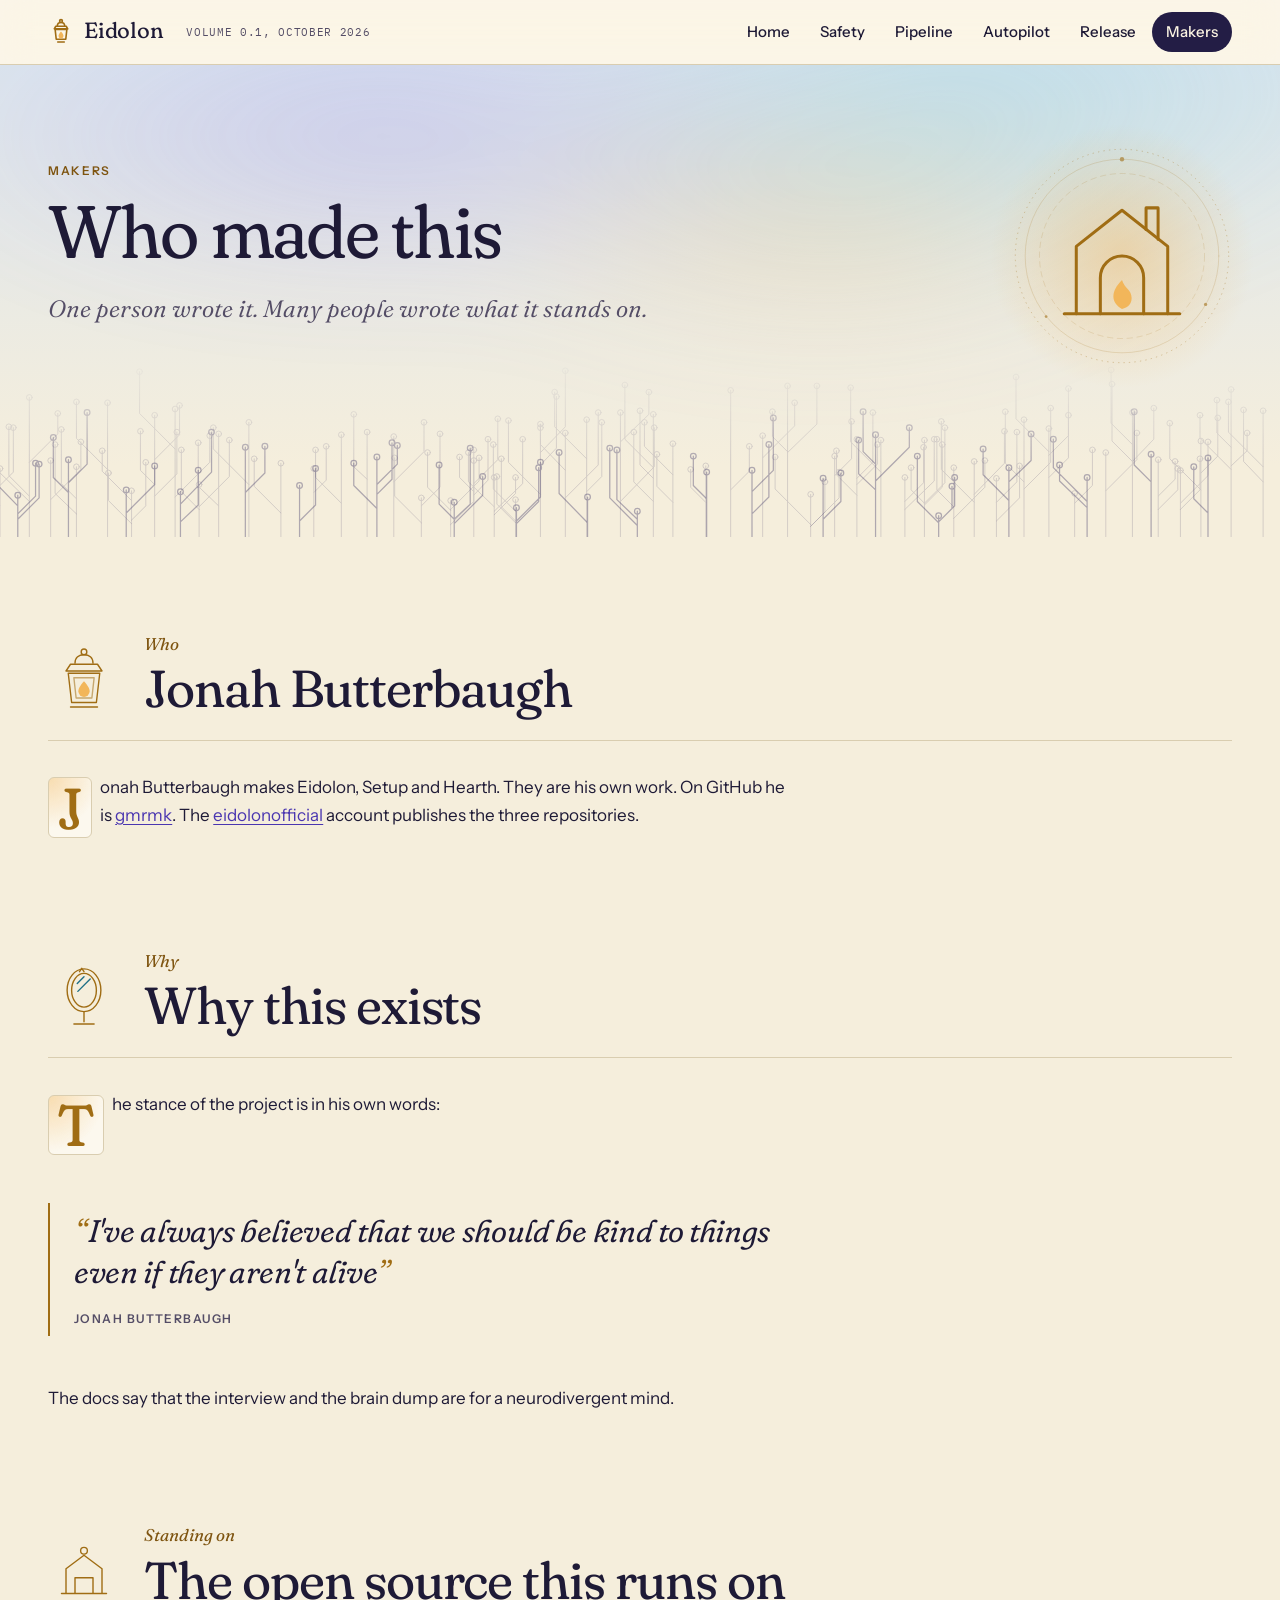
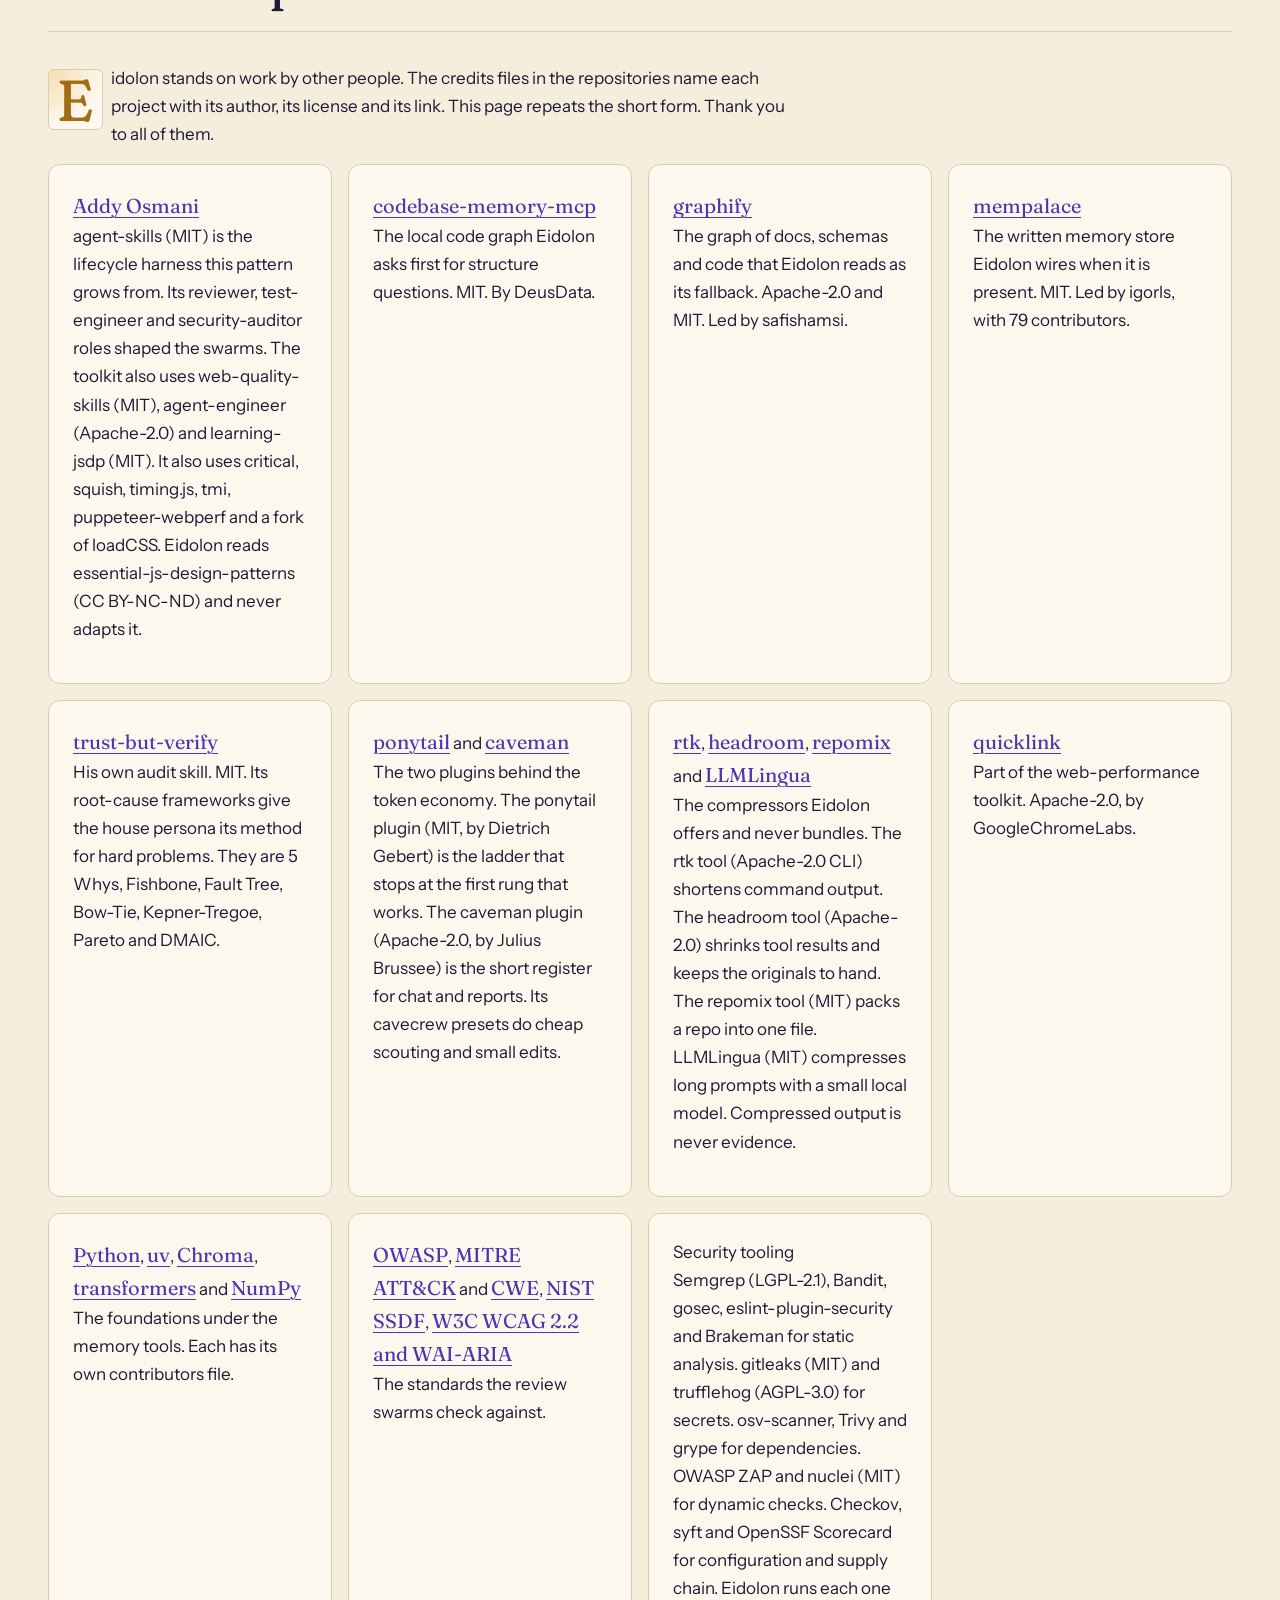
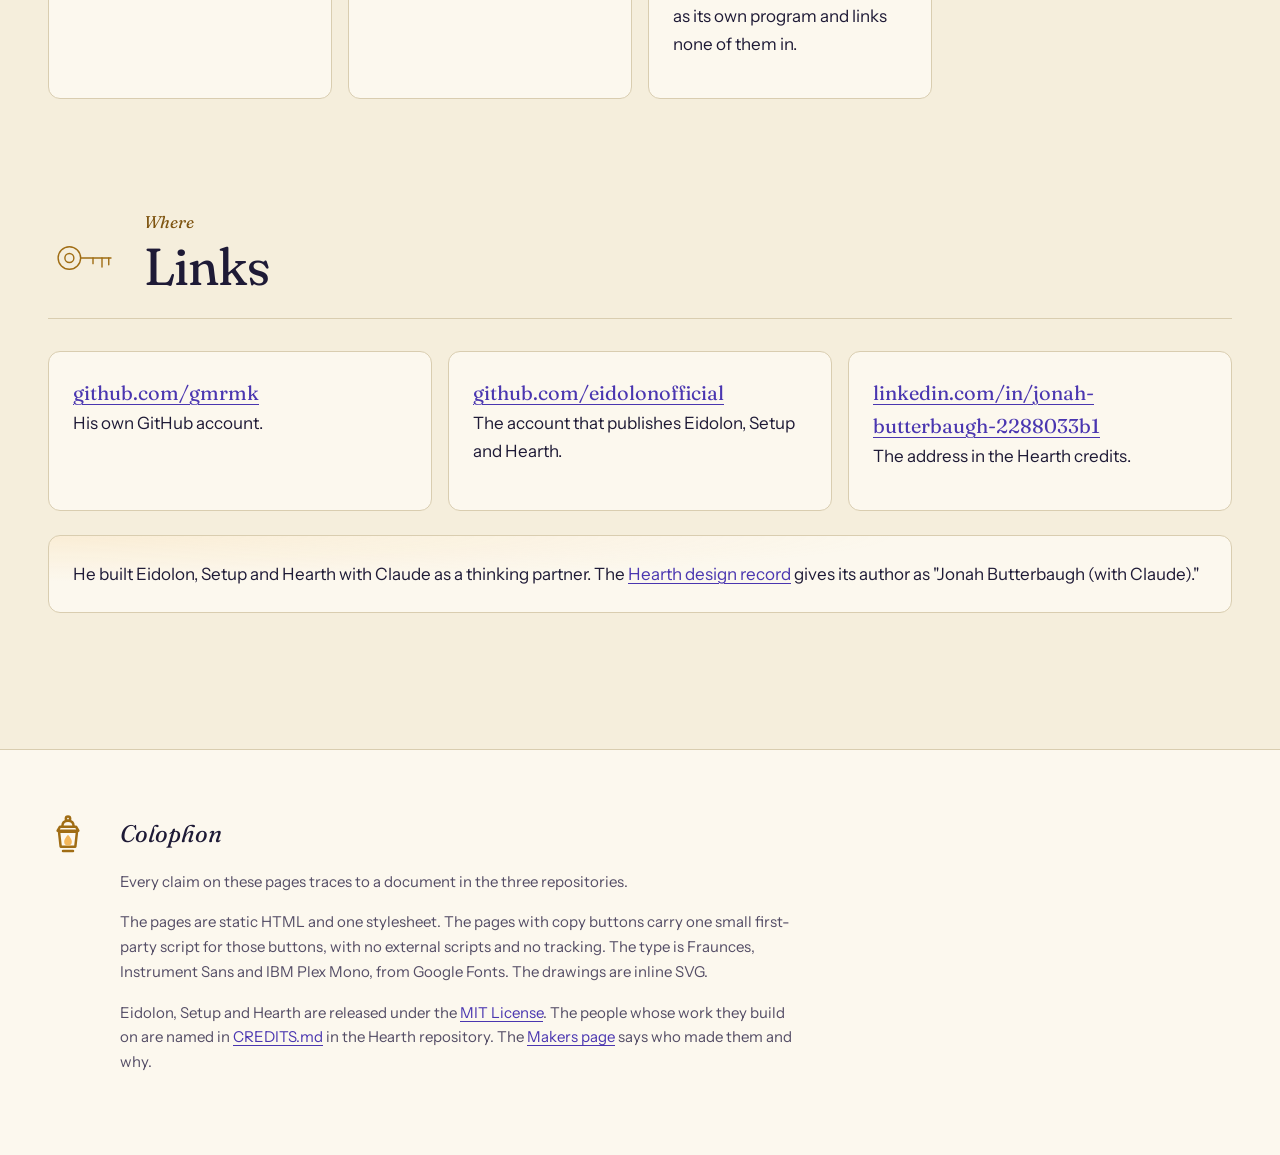
==== commit 34569c64: "Makers: codebase-memory-mcp, trust-but-verify and the token economy set credited; graphify under its" ====
--- a/about.html
+++ b/about.html
@@ -76,8 +76,12 @@
         <p class="initial">Eidolon stands on work by other people. The credits files in the repositories name each project with its author, its license and its link. This page repeats the short form. Thank you to all of them.</p>
         <ul class="kingdoms">
           <li><a href="https://github.com/addyosmani">Addy Osmani</a><p>agent-skills (MIT) is the lifecycle harness this pattern grows from. Its reviewer, test-engineer and security-auditor roles shaped the swarms. The toolkit also uses web-quality-skills (MIT), agent-engineer (Apache-2.0) and learning-jsdp (MIT). It also uses critical, squish, timing.js, tmi, puppeteer-webperf and a fork of loadCSS. Eidolon reads essential-js-design-patterns (CC BY-NC-ND) and never adapts it.</p></li>
-          <li><a href="https://github.com/safishamsi/graphify">graphify</a><p>The code graph Eidolon reads when it is present. MIT. Led by safishamsi, with 66 contributors.</p></li>
+          <li><a href="https://github.com/DeusData/codebase-memory-mcp">codebase-memory-mcp</a><p>The local code graph Eidolon asks first for structure questions. MIT. By DeusData.</p></li>
+          <li><a href="https://github.com/Graphify-Labs/graphify">graphify</a><p>The graph of docs, schemas and code that Eidolon reads as its fallback. Apache-2.0 and MIT. Led by safishamsi.</p></li>
           <li><a href="https://github.com/MemPalace/mempalace">mempalace</a><p>The written memory store Eidolon wires when it is present. MIT. Led by igorls, with 79 contributors.</p></li>
+          <li><a href="https://github.com/gmrmk/trust-but-verify">trust-but-verify</a><p>His own audit skill. MIT. Its root-cause frameworks give the house persona its method for hard problems. They are 5 Whys, Fishbone, Fault Tree, Bow-Tie, Kepner-Tregoe, Pareto and DMAIC.</p></li>
+          <li><a href="https://github.com/DietrichGebert/ponytail">ponytail</a> and <a href="https://github.com/JuliusBrussee/caveman">caveman</a><p>The two plugins behind the token economy. The ponytail plugin (MIT, by Dietrich Gebert) is the ladder that stops at the first rung that works. The caveman plugin (Apache-2.0, by Julius Brussee) is the short register for chat and reports. Its cavecrew presets do cheap scouting and small edits.</p></li>
+          <li><a href="https://github.com/rtk-ai/rtk">rtk</a>, <a href="https://github.com/headroomlabs-ai/headroom">headroom</a>, <a href="https://github.com/yamadashy/repomix">repomix</a> and <a href="https://github.com/microsoft/LLMLingua">LLMLingua</a><p>The compressors Eidolon offers and never bundles. The rtk tool (Apache-2.0 CLI) shortens command output. The headroom tool (Apache-2.0) shrinks tool results and keeps the originals to hand. The repomix tool (MIT) packs a repo into one file. LLMLingua (MIT) compresses long prompts with a small local model. Compressed output is never evidence.</p></li>
           <li><a href="https://github.com/GoogleChromeLabs/quicklink">quicklink</a><p>Part of the web-performance toolkit. Apache-2.0, by GoogleChromeLabs.</p></li>
           <li><a href="https://github.com/python/cpython">Python</a>, <a href="https://github.com/astral-sh/uv">uv</a>, <a href="https://github.com/chroma-core/chroma">Chroma</a>, <a href="https://github.com/huggingface/transformers">transformers</a> and <a href="https://github.com/numpy/numpy">NumPy</a><p>The foundations under the memory tools. Each has its own contributors file.</p></li>
           <li><a href="https://owasp.org">OWASP</a>, <a href="https://attack.mitre.org">MITRE ATT&amp;CK</a> and <a href="https://cwe.mitre.org">CWE</a>, <a href="https://csrc.nist.gov/projects/ssdf">NIST SSDF</a>, <a href="https://www.w3.org/WAI/">W3C WCAG 2.2 and WAI-ARIA</a><p>The standards the review swarms check against.</p></li>
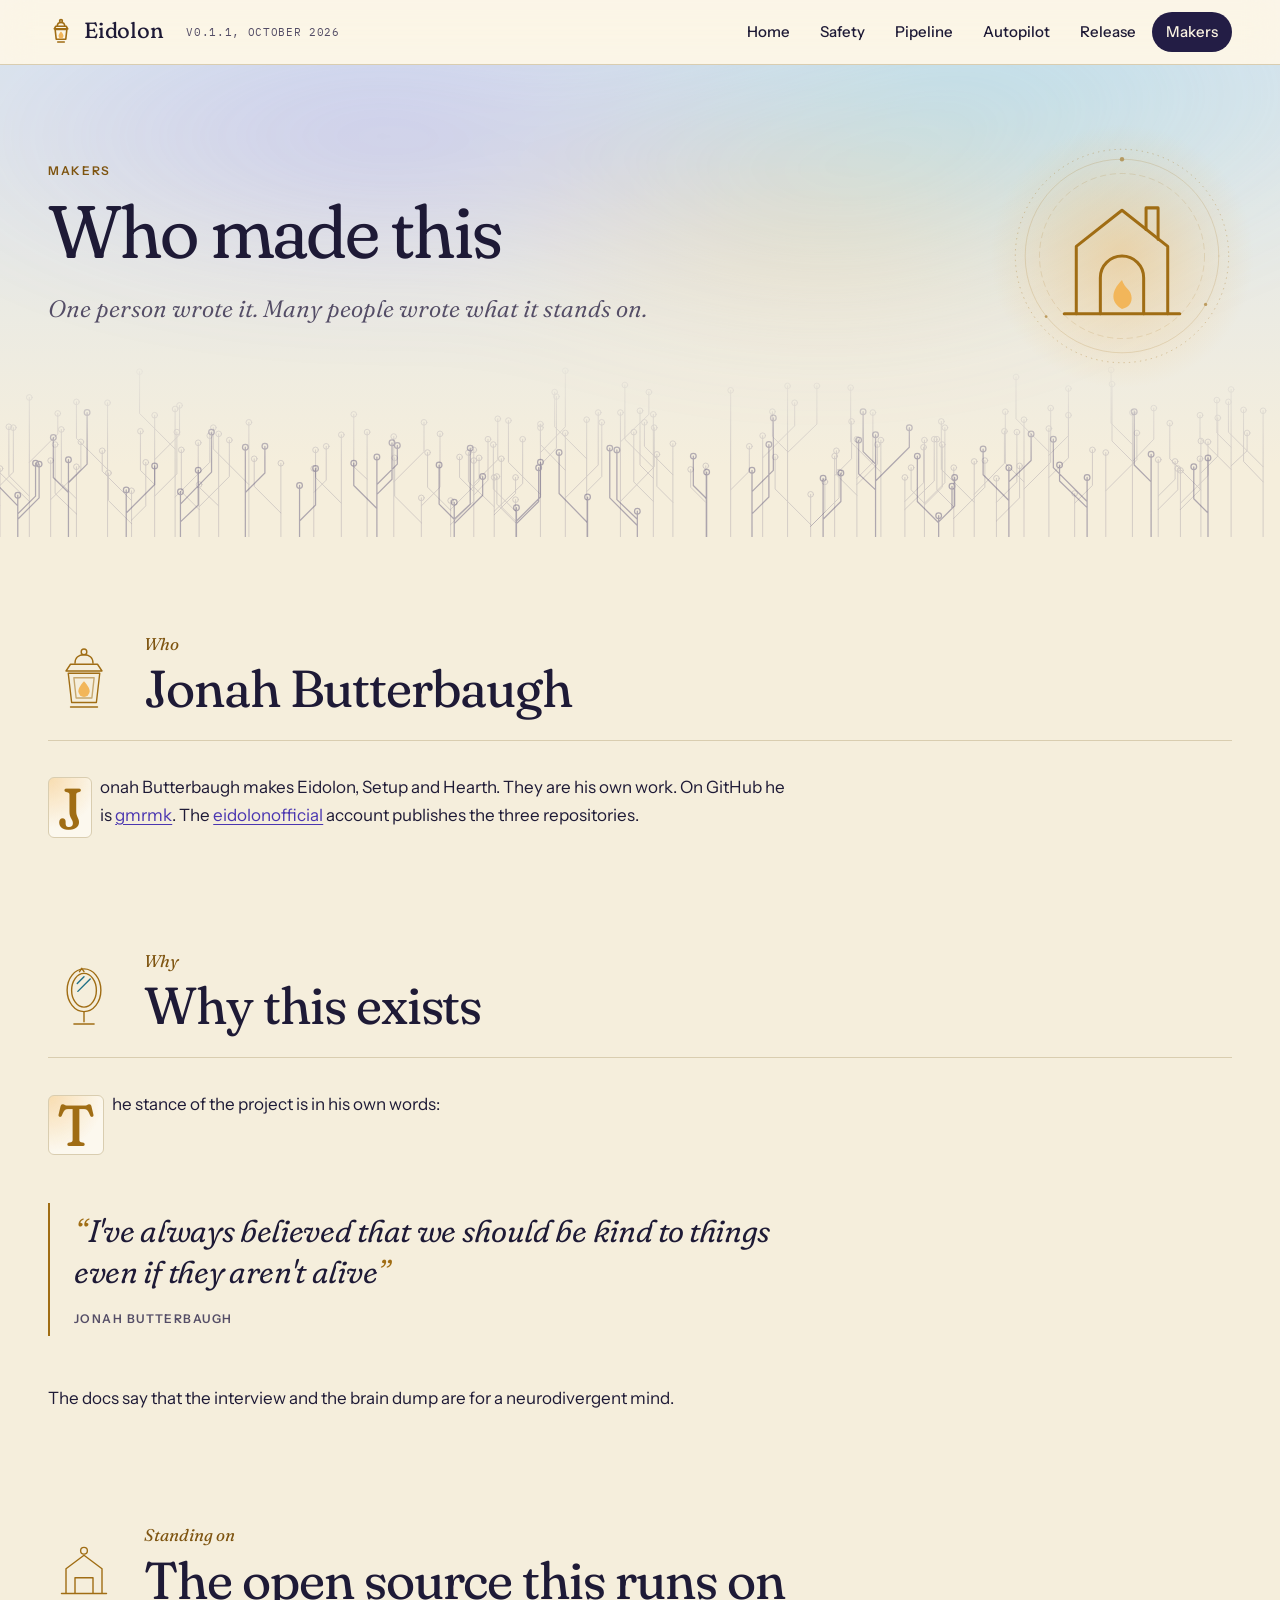
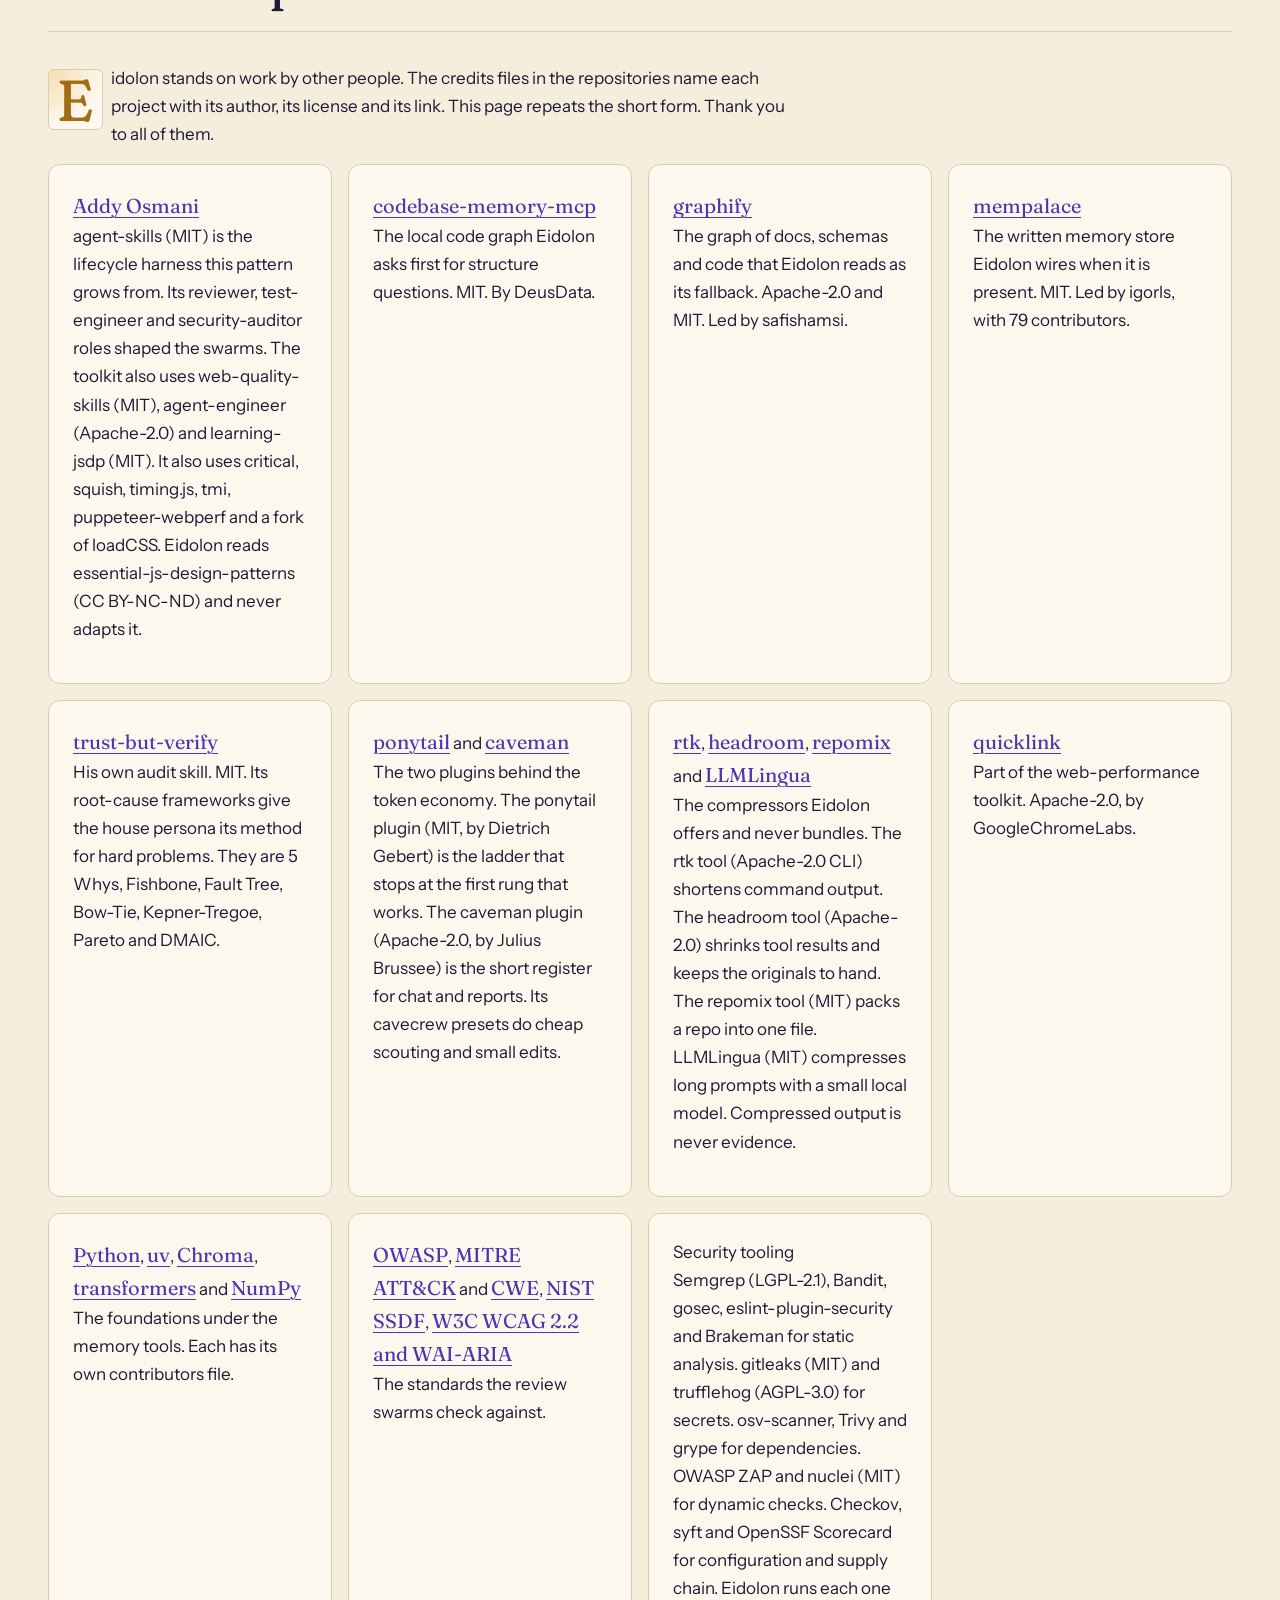
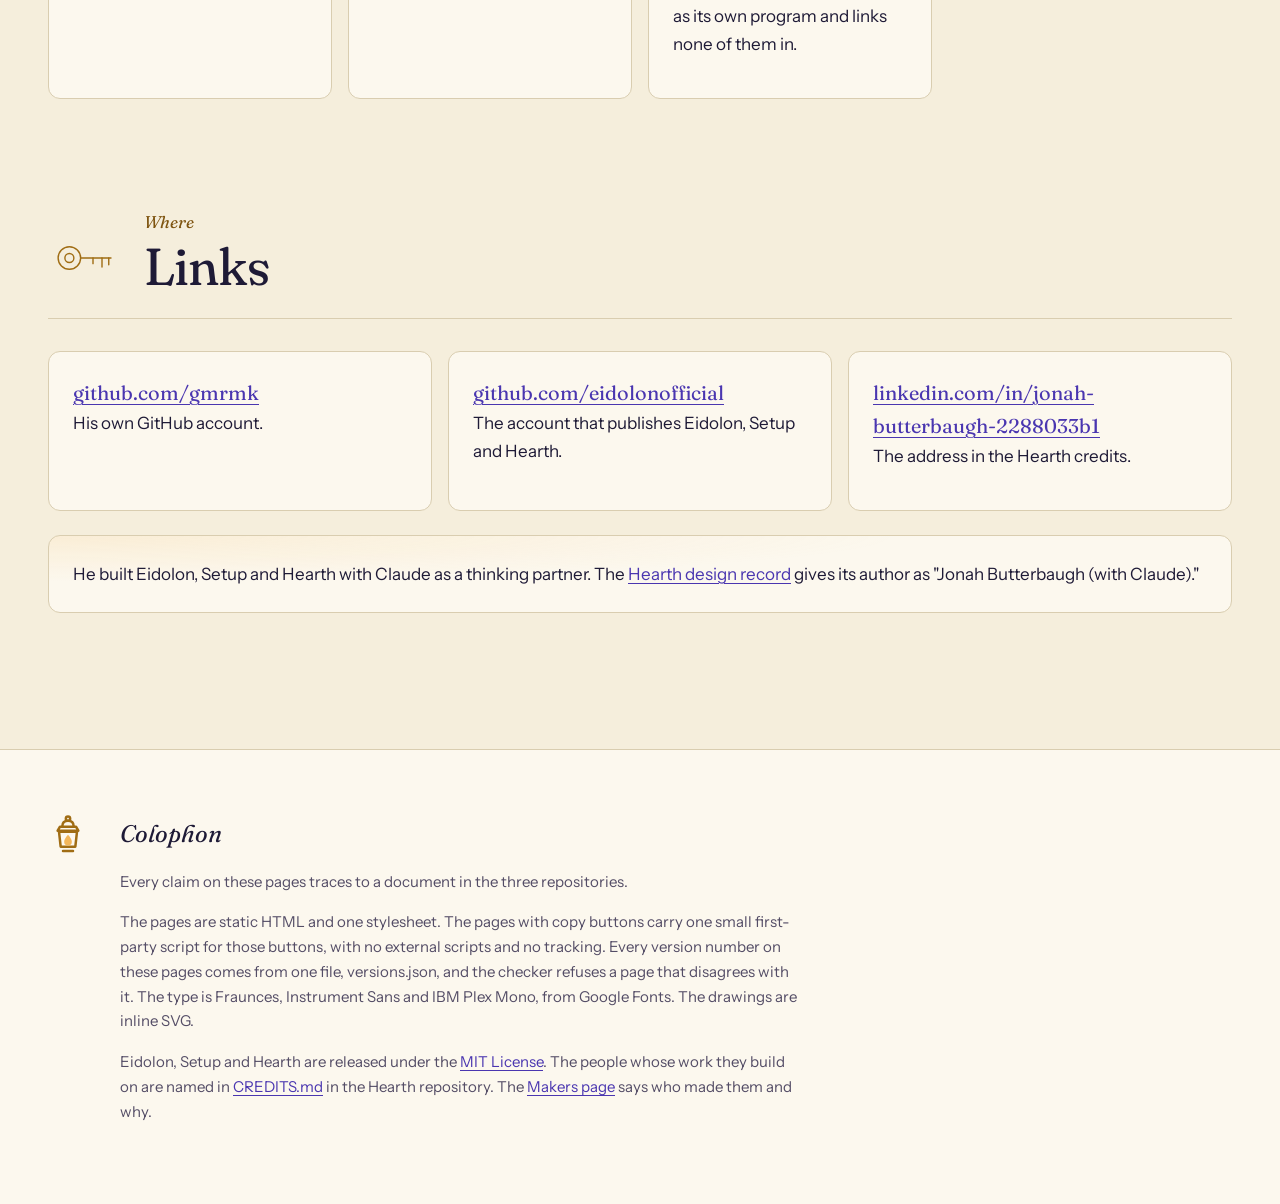
==== commit 34ed587d: "Release numbers from one file: versions.json drives the dateline, the ledger pill, the zip, its hash" ====
--- a/about.html
+++ b/about.html
@@ -16,7 +16,7 @@
   <header class="masthead">
     <div class="mast-inner">
       <p class="brand"><a href="index.html"><svg class="mark" viewBox="0 0 24 24" aria-hidden="true" focusable="false"><g fill="none" stroke="currentColor" stroke-width="1.5" stroke-linecap="round" stroke-linejoin="round"><circle cx="12" cy="2.8" r="1.3"/><path d="M8.6 7.4c0-2.4 1.5-3.3 3.4-3.3s3.4.9 3.4 3.3"/><path d="M7.2 7.6h9.6l1.4 2.4H5.8z"/><path d="M6.6 10.6h10.8l-1 9H7.6z"/><path d="M9 22.2h6"/></g><path class="mark-flame" d="M12 12.4c1.6 1.8 2.3 3 2.3 4.2a2.3 2.3 0 0 1-4.6 0c0-1.2.7-2.4 2.3-4.2z"/></svg><span>Eidolon</span></a></p>
-      <p class="dateline">Volume 0.1, October 2026</p>
+      <p class="dateline">v0.1.1, October 2026</p>
       <nav class="site-nav" aria-label="Site">
         <ul>
           <li><a href="index.html">Home</a></li>
@@ -99,7 +99,7 @@
           <li><a href="https://github.com/eidolonofficial">github.com/eidolonofficial</a><p>The account that publishes Eidolon, Setup and Hearth.</p></li>
           <li><a href="https://linkedin.com/in/jonah-butterbaugh-2288033b1">linkedin.com/in/jonah-butterbaugh-2288033b1</a><p>The address in the Hearth credits.</p></li>
         </ul>
-        <p class="honest">He built Eidolon, Setup and Hearth with Claude as a thinking partner. The <a href="https://github.com/eidolonofficial/Hearth/blob/v0.1.0/HEARTH-SPEC.md">Hearth design record</a> gives its author as "Jonah Butterbaugh (with Claude)."</p>
+        <p class="honest">He built Eidolon, Setup and Hearth with Claude as a thinking partner. The <a href="https://github.com/eidolonofficial/Hearth/blob/v0.1.1/HEARTH-SPEC.md">Hearth design record</a> gives its author as "Jonah Butterbaugh (with Claude)."</p>
       </section>
     </div>
   </main>
@@ -109,8 +109,8 @@
       <div>
         <h2>Colophon</h2>
         <p>Every claim on these pages traces to a document in the three repositories.</p>
-        <p>The pages are static HTML and one stylesheet. The pages with copy buttons carry one small first-party script for those buttons, with no external scripts and no tracking. The type is Fraunces, Instrument Sans and IBM Plex Mono, from Google Fonts. The drawings are inline SVG.</p>
-        <p>Eidolon, Setup and Hearth are released under the <a href="https://github.com/eidolonofficial/Hearth/blob/v0.1.0/LICENSE">MIT License</a>. The people whose work they build on are named in <a href="https://github.com/eidolonofficial/Hearth/blob/v0.1.0/CREDITS.md">CREDITS.md</a> in the Hearth repository. The <a href="about.html">Makers page</a> says who made them and why.</p>
+        <p>The pages are static HTML and one stylesheet. The pages with copy buttons carry one small first-party script for those buttons, with no external scripts and no tracking. Every version number on these pages comes from one file, versions.json, and the checker refuses a page that disagrees with it. The type is Fraunces, Instrument Sans and IBM Plex Mono, from Google Fonts. The drawings are inline SVG.</p>
+        <p>Eidolon, Setup and Hearth are released under the <a href="https://github.com/eidolonofficial/Hearth/blob/v0.1.1/LICENSE">MIT License</a>. The people whose work they build on are named in <a href="https://github.com/eidolonofficial/Hearth/blob/v0.1.1/CREDITS.md">CREDITS.md</a> in the Hearth repository. The <a href="about.html">Makers page</a> says who made them and why.</p>
       </div>
     </div>
   </footer>
--- a/style.css
+++ b/style.css
@@ -222,13 +222,16 @@
 .seg-bar { display: inline-flex; flex-wrap: wrap; gap: 4px; padding: 4px; border-radius: var(--r-pill); background: var(--bg); border: 1px solid var(--line); margin-bottom: var(--s-sm); }
 .seg-bar label { cursor: pointer; padding: 8px 16px; border-radius: var(--r-pill); font-weight: 600; font-size: 0.9375rem; color: var(--muted); transition: background-color var(--t-quick), color var(--t-quick); }
 .seg-bar label:hover { color: var(--text); }
+#seg-npm:checked ~ .seg-bar label[for="seg-npm"],
 #seg-win:checked ~ .seg-bar label[for="seg-win"],
 #seg-mac:checked ~ .seg-bar label[for="seg-mac"],
 #seg-op:checked ~ .seg-bar label[for="seg-op"] { background: var(--btn); color: var(--onbtn); }
+#seg-npm:focus-visible ~ .seg-bar label[for="seg-npm"],
 #seg-win:focus-visible ~ .seg-bar label[for="seg-win"],
 #seg-mac:focus-visible ~ .seg-bar label[for="seg-mac"],
 #seg-op:focus-visible ~ .seg-bar label[for="seg-op"] { outline: 2px solid var(--focus); outline-offset: 2px; }
 .seg-panel { display: none; }
+#seg-npm:checked ~ .seg-panels .panel-npm,
 #seg-win:checked ~ .seg-panels .panel-win,
 #seg-mac:checked ~ .seg-panels .panel-mac,
 #seg-op:checked ~ .seg-panels .panel-op { display: block; }
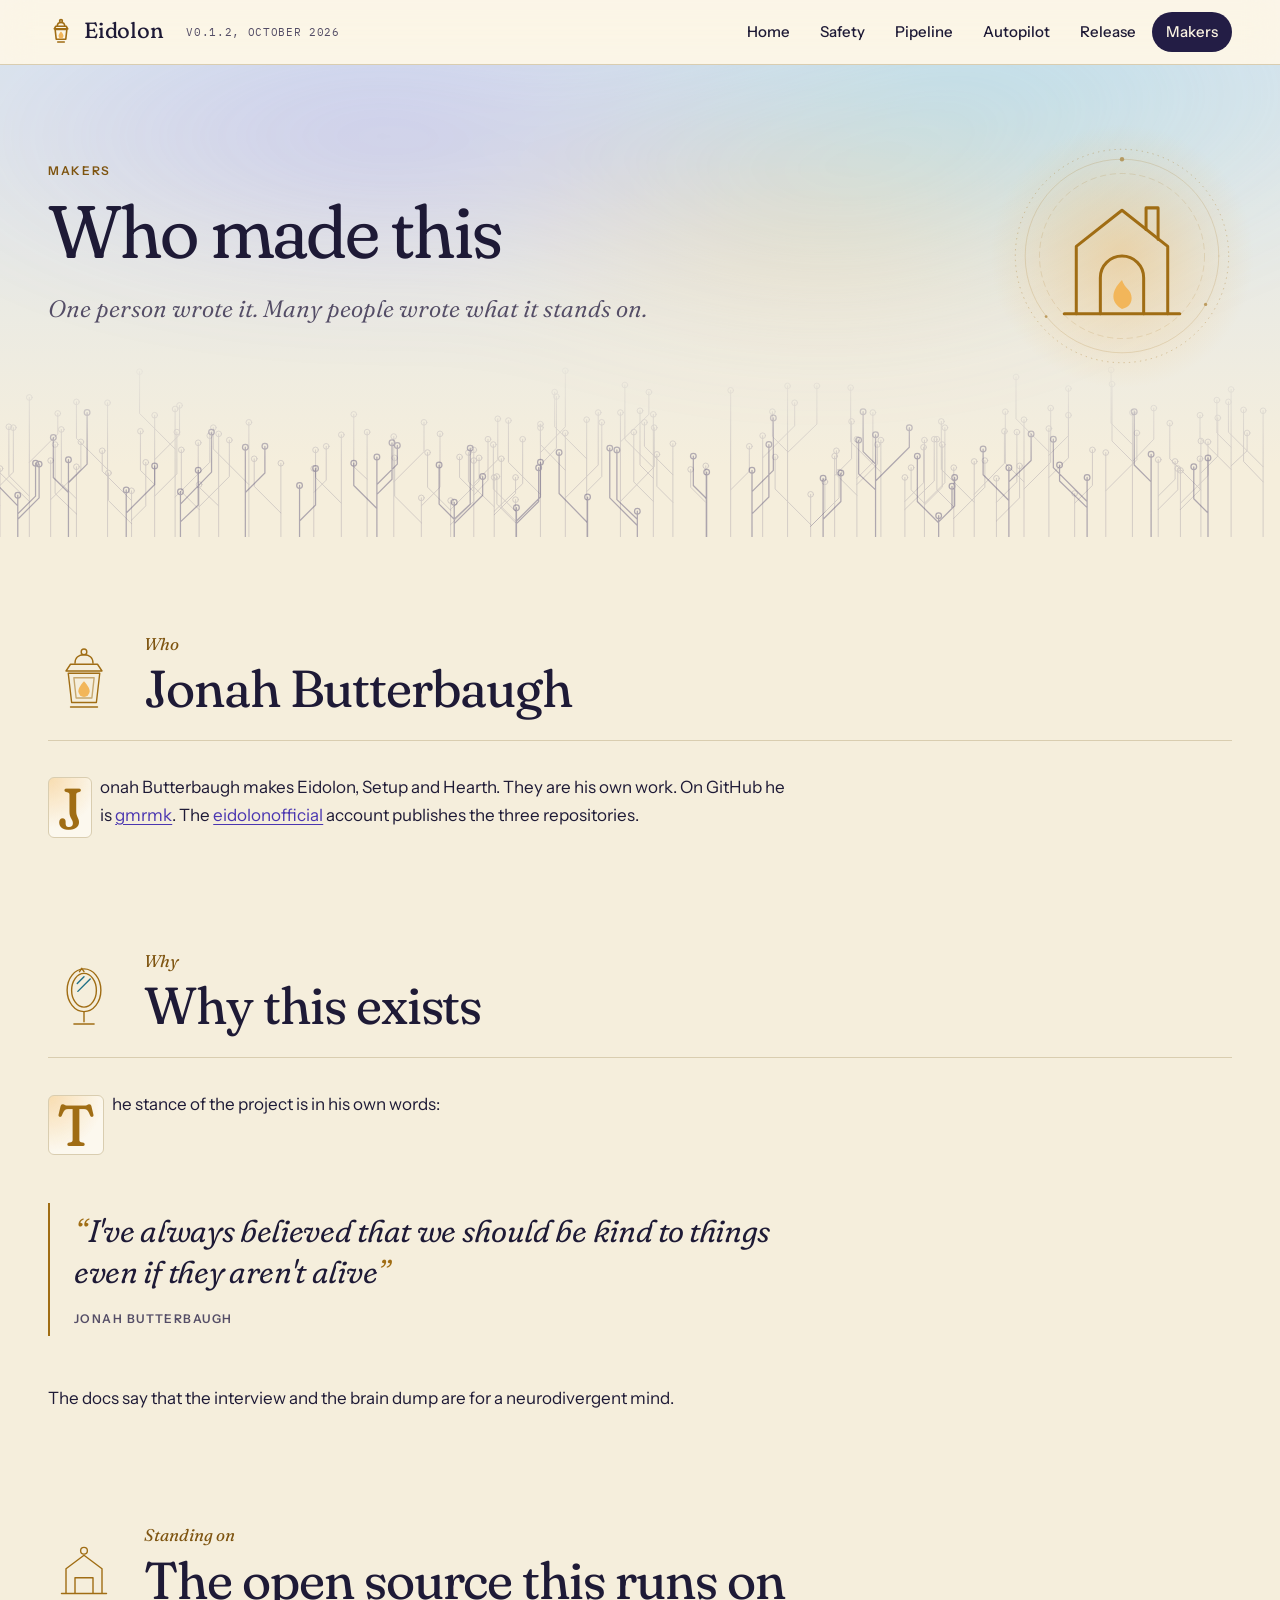
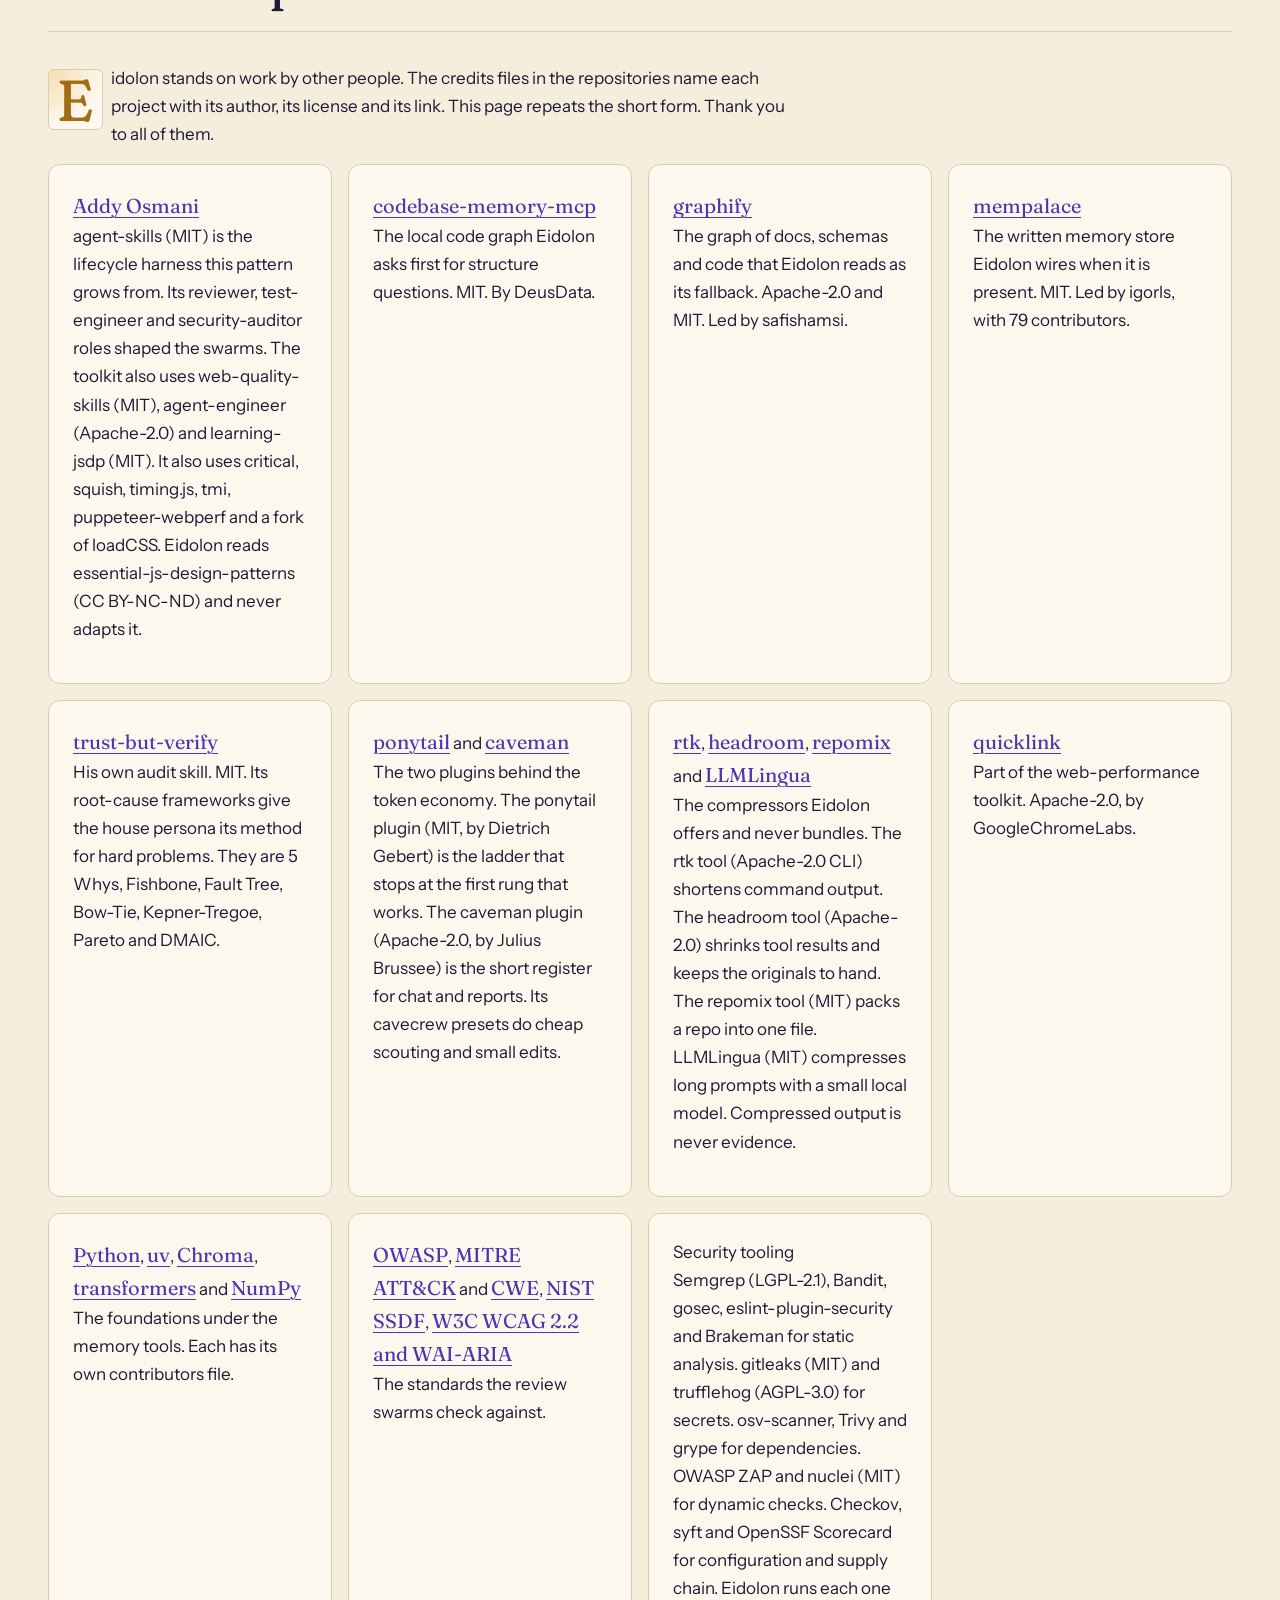
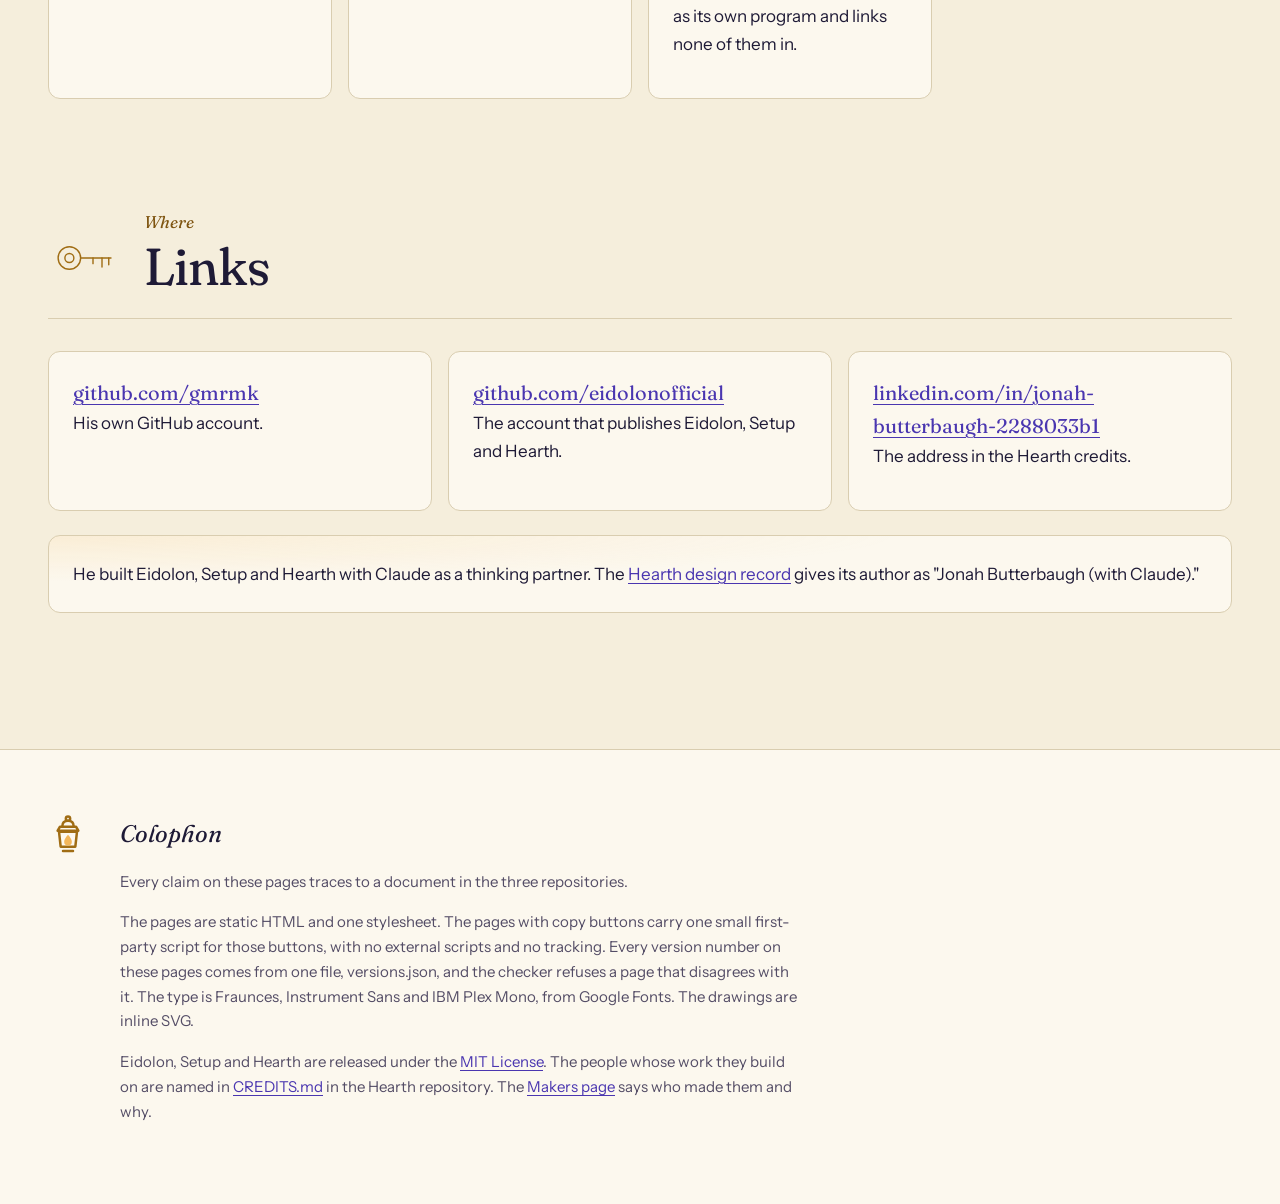
==== commit b912f7f8: "Release numbers: Hearth v0.1.2, eidolon v0.1.3, npm 0.1.2; ledger rows and commit ids Co-Authored-By" ====
--- a/about.html
+++ b/about.html
@@ -16,7 +16,7 @@
   <header class="masthead">
     <div class="mast-inner">
       <p class="brand"><a href="index.html"><svg class="mark" viewBox="0 0 24 24" aria-hidden="true" focusable="false"><g fill="none" stroke="currentColor" stroke-width="1.5" stroke-linecap="round" stroke-linejoin="round"><circle cx="12" cy="2.8" r="1.3"/><path d="M8.6 7.4c0-2.4 1.5-3.3 3.4-3.3s3.4.9 3.4 3.3"/><path d="M7.2 7.6h9.6l1.4 2.4H5.8z"/><path d="M6.6 10.6h10.8l-1 9H7.6z"/><path d="M9 22.2h6"/></g><path class="mark-flame" d="M12 12.4c1.6 1.8 2.3 3 2.3 4.2a2.3 2.3 0 0 1-4.6 0c0-1.2.7-2.4 2.3-4.2z"/></svg><span>Eidolon</span></a></p>
-      <p class="dateline">v0.1.1, October 2026</p>
+      <p class="dateline">v0.1.2, October 2026</p>
       <nav class="site-nav" aria-label="Site">
         <ul>
           <li><a href="index.html">Home</a></li>
@@ -99,7 +99,7 @@
           <li><a href="https://github.com/eidolonofficial">github.com/eidolonofficial</a><p>The account that publishes Eidolon, Setup and Hearth.</p></li>
           <li><a href="https://linkedin.com/in/jonah-butterbaugh-2288033b1">linkedin.com/in/jonah-butterbaugh-2288033b1</a><p>The address in the Hearth credits.</p></li>
         </ul>
-        <p class="honest">He built Eidolon, Setup and Hearth with Claude as a thinking partner. The <a href="https://github.com/eidolonofficial/Hearth/blob/v0.1.1/HEARTH-SPEC.md">Hearth design record</a> gives its author as "Jonah Butterbaugh (with Claude)."</p>
+        <p class="honest">He built Eidolon, Setup and Hearth with Claude as a thinking partner. The <a href="https://github.com/eidolonofficial/Hearth/blob/v0.1.2/HEARTH-SPEC.md">Hearth design record</a> gives its author as "Jonah Butterbaugh (with Claude)."</p>
       </section>
     </div>
   </main>
@@ -110,7 +110,7 @@
         <h2>Colophon</h2>
         <p>Every claim on these pages traces to a document in the three repositories.</p>
         <p>The pages are static HTML and one stylesheet. The pages with copy buttons carry one small first-party script for those buttons, with no external scripts and no tracking. Every version number on these pages comes from one file, versions.json, and the checker refuses a page that disagrees with it. The type is Fraunces, Instrument Sans and IBM Plex Mono, from Google Fonts. The drawings are inline SVG.</p>
-        <p>Eidolon, Setup and Hearth are released under the <a href="https://github.com/eidolonofficial/Hearth/blob/v0.1.1/LICENSE">MIT License</a>. The people whose work they build on are named in <a href="https://github.com/eidolonofficial/Hearth/blob/v0.1.1/CREDITS.md">CREDITS.md</a> in the Hearth repository. The <a href="about.html">Makers page</a> says who made them and why.</p>
+        <p>Eidolon, Setup and Hearth are released under the <a href="https://github.com/eidolonofficial/Hearth/blob/v0.1.2/LICENSE">MIT License</a>. The people whose work they build on are named in <a href="https://github.com/eidolonofficial/Hearth/blob/v0.1.2/CREDITS.md">CREDITS.md</a> in the Hearth repository. The <a href="about.html">Makers page</a> says who made them and why.</p>
       </div>
     </div>
   </footer>
